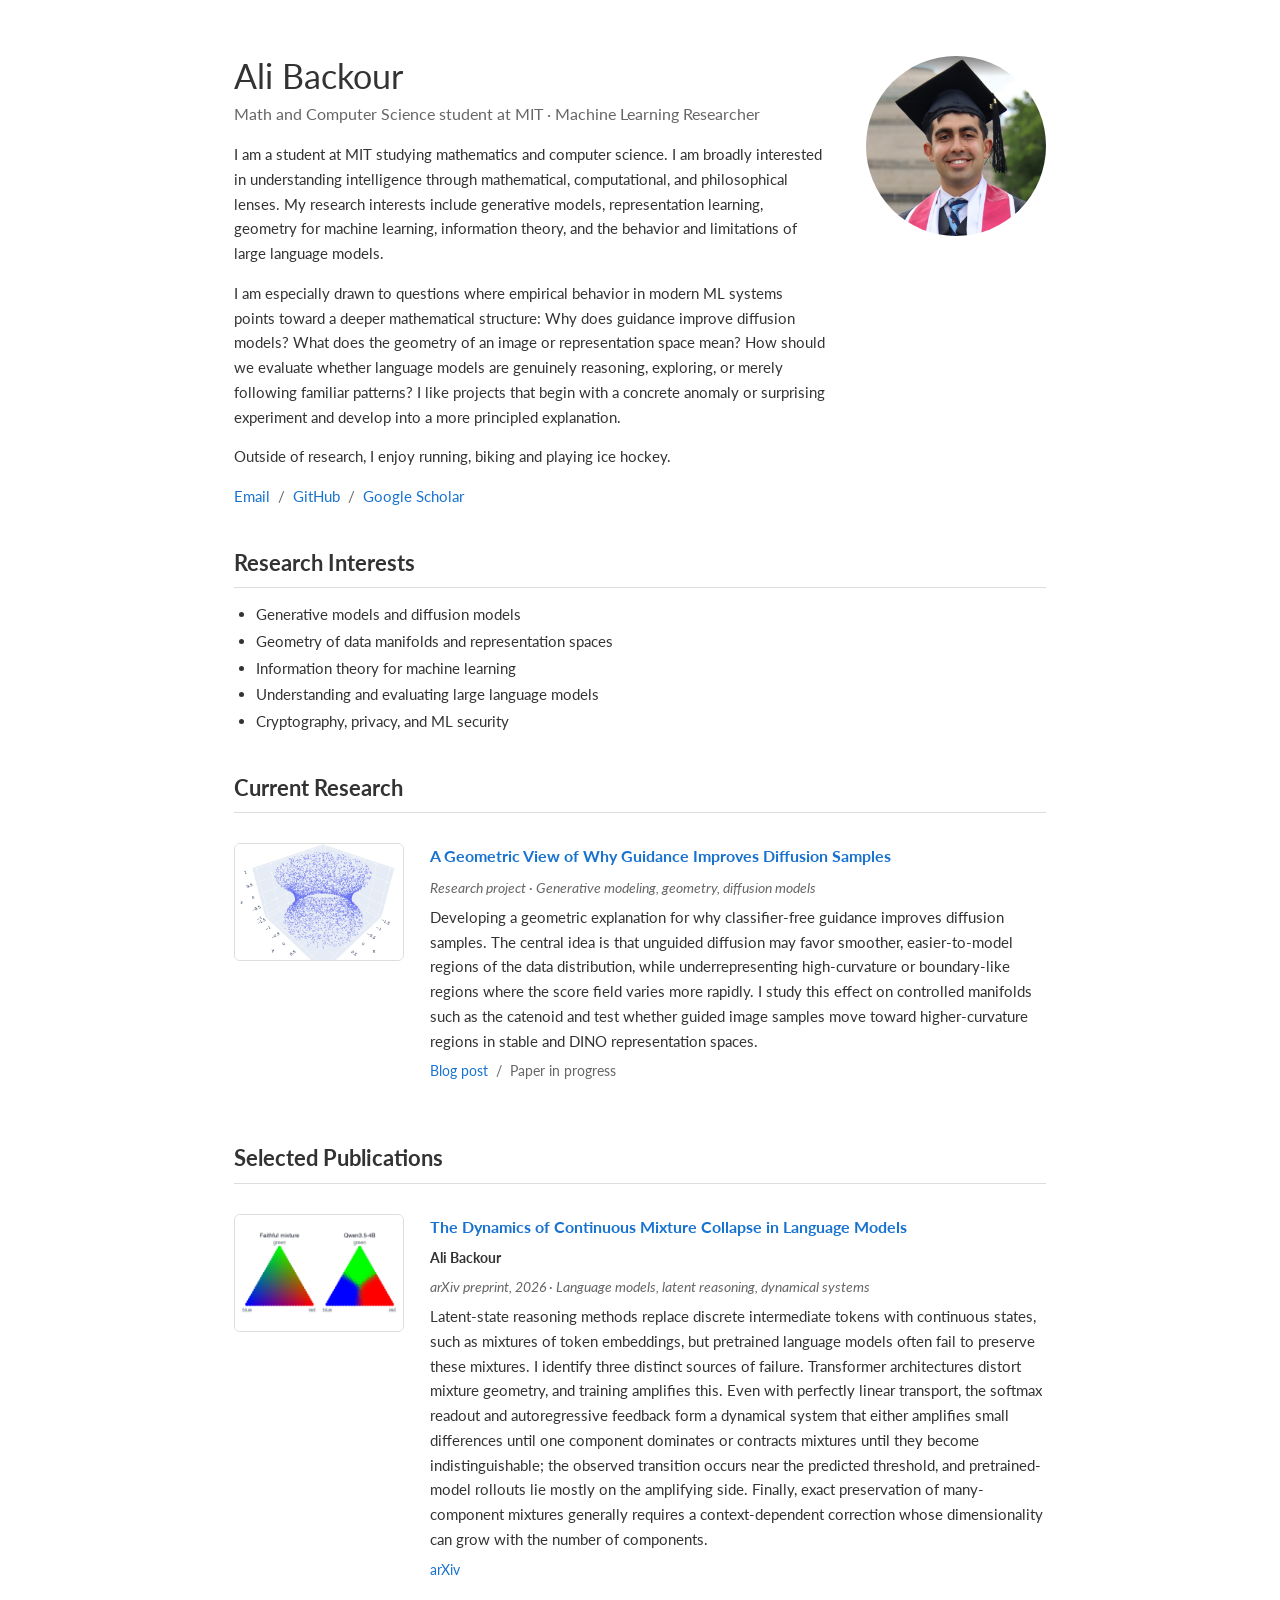
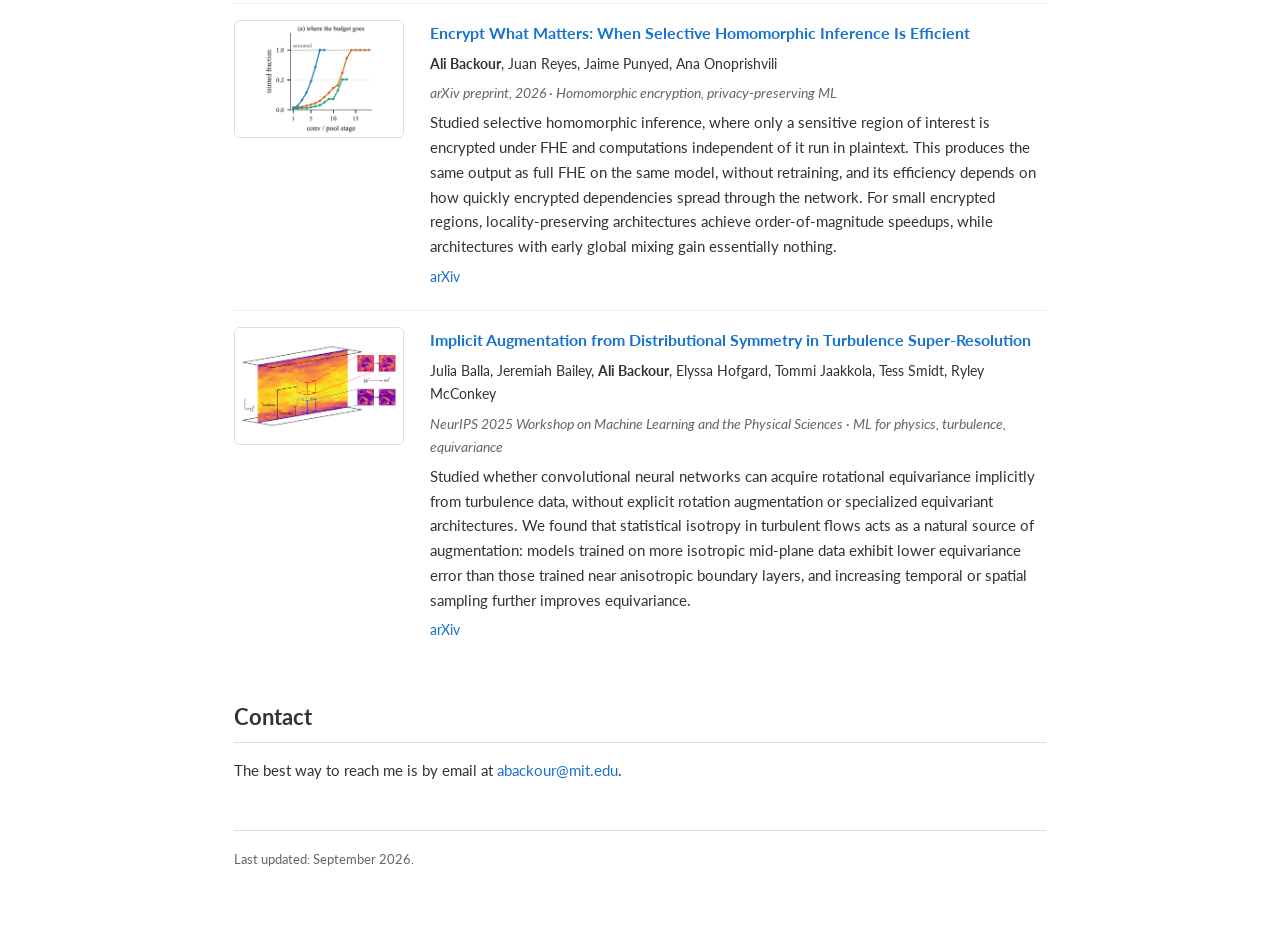
==== index.html @ 6935fb98 "Replace projects with selected arXiv publications - Add Selected Publications: mixture collapse in L" ====
<!DOCTYPE html>
<html lang="en">
<head>
  <meta charset="UTF-8" />
  <meta name="viewport" content="width=device-width, initial-scale=1.0" />
  <meta name="google-site-verification" content="google28c472b48b6f00d3.html" />
  <meta name="description" content="Ali Backour — Math and Computer Science student at MIT. Machine learning research on generative models, geometry, information theory, and large language models." />

  <!-- Google tag (gtag.js) -->
  <script async src="https://www.googletagmanager.com/gtag/js?id=G-Q3FC6B8B9L"></script>
  <script>
    window.dataLayer = window.dataLayer || [];
    function gtag(){dataLayer.push(arguments);}
    gtag('js', new Date());
    gtag('config', 'G-Q3FC6B8B9L');
  </script>

  <title>Ali Backour</title>

  <link rel="preconnect" href="https://fonts.googleapis.com" />
  <link rel="preconnect" href="https://fonts.gstatic.com" crossorigin />
  <link href="https://fonts.googleapis.com/css2?family=Lato:ital,wght@0,400;0,700;1,400&display=swap" rel="stylesheet" />
  <link rel="stylesheet" href="assets/css/main.css" />
</head>
<body>
  <main class="container">

    <header class="site-header">
      <div class="intro">
        <h1 class="name">Ali Backour</h1>
        <p class="tagline">Math and Computer Science student at MIT &middot; Machine Learning Researcher</p>
        <p>
          I am a student at MIT studying mathematics and computer science. I am broadly
          interested in understanding intelligence through mathematical, computational,
          and philosophical lenses. My research interests include generative models,
          representation learning, geometry for machine learning, information theory,
          and the behavior and limitations of large language models.
        </p>
        <p>
          I am especially drawn to questions where empirical behavior in modern ML systems
          points toward a deeper mathematical structure: Why does guidance improve diffusion
          models? What does the geometry of an image or representation space mean? How should
          we evaluate whether language models are genuinely reasoning, exploring, or merely
          following familiar patterns? I like projects that begin with a concrete anomaly or
          surprising experiment and develop into a more principled explanation.
        </p>
        <p>
          Outside of research, I enjoy running, biking and playing ice hockey.
        </p>
        <div class="header-links">
          <a href="mailto:abackour@mit.edu">Email</a>
          <a href="https://github.com/Ali-Backour">GitHub</a>
          <a href="https://scholar.google.com/citations?user=QkDfp_foEjUC&amp;hl=en">Google Scholar</a>
        </div>
      </div>
      <img src="profile.jpg" alt="Portrait of Ali Backour" class="profile-photo" />
    </header>

    <section id="research-interests">
      <h2>Research Interests</h2>
      <ul class="interests">
        <li>Generative models and diffusion models</li>
        <li>Geometry of data manifolds and representation spaces</li>
        <li>Information theory for machine learning</li>
        <li>Understanding and evaluating large language models</li>
        <li>Cryptography, privacy, and ML security</li>
      </ul>
    </section>

    <section id="research">
      <h2>Current Research</h2>

      <div class="pub-row">
        <div class="pub-thumb">
          <a href="blogs/guidance_geometry/index.html">
            <img src="blogs/guidance_geometry/images/catenoid_ground_truth.png" alt="Catenoid manifold samples" />
          </a>
        </div>
        <div class="pub-text">
          <p class="pub-title"><a href="blogs/guidance_geometry/index.html">A Geometric View of Why Guidance Improves Diffusion Samples</a></p>
          <p class="pub-venue">Research project &middot; Generative modeling, geometry, diffusion models</p>
          <p>
            Developing a geometric explanation for why classifier-free guidance improves diffusion
            samples. The central idea is that unguided diffusion may favor smoother, easier-to-model
            regions of the data distribution, while underrepresenting high-curvature or boundary-like
            regions where the score field varies more rapidly. I study this effect on controlled
            manifolds such as the catenoid and test whether guided image samples move toward
            higher-curvature regions in stable and DINO representation spaces.
          </p>
          <p class="pub-links">
            <a href="blogs/guidance_geometry/index.html">Blog post</a>
            <span class="pub-note">&nbsp;/&nbsp;&nbsp;Paper in progress</span>
          </p>
        </div>
      </div>
    </section>

    <section id="publications">
      <h2>Selected Publications</h2>

      <div class="pub-row">
        <div class="pub-thumb">
          <a href="https://arxiv.org/abs/2609.02049">
            <img src="assets/img/mixture_collapse.png" alt="Three-way token mixtures on a simplex: a faithful mixture versus Qwen collapsing each mixture to one component" />
          </a>
        </div>
        <div class="pub-text">
          <p class="pub-title"><a href="https://arxiv.org/abs/2609.02049">The Dynamics of Continuous Mixture Collapse in Language Models</a></p>
          <p class="pub-authors"><strong>Ali Backour</strong></p>
          <p class="pub-venue">arXiv preprint, 2026 &middot; Language models, latent reasoning, dynamical systems</p>
          <p>
            Latent-state reasoning methods replace discrete intermediate tokens with continuous
            states, such as mixtures of token embeddings, but pretrained language models often fail
            to preserve these mixtures. I identify three distinct sources of failure. Transformer
            architectures distort mixture geometry, and training amplifies this. Even with perfectly
            linear transport, the softmax readout and autoregressive feedback form a dynamical system
            that either amplifies small differences until one component dominates or contracts
            mixtures until they become indistinguishable; the observed transition occurs near the
            predicted threshold, and pretrained-model rollouts lie mostly on the amplifying side.
            Finally, exact preservation of many-component mixtures generally requires a
            context-dependent correction whose dimensionality can grow with the number of components.
          </p>
          <p class="pub-links">
            <a href="https://arxiv.org/abs/2609.02049">arXiv</a>
          </p>
        </div>
      </div>

      <div class="pub-row">
        <div class="pub-thumb">
          <a href="https://arxiv.org/abs/2609.09357">
            <img src="assets/img/selective_fhe.png" alt="Tainted fraction of activations across conv and pool stages for AlexNet, ResNet-18, and VGG-11" />
          </a>
        </div>
        <div class="pub-text">
          <p class="pub-title"><a href="https://arxiv.org/abs/2609.09357">Encrypt What Matters: When Selective Homomorphic Inference Is Efficient</a></p>
          <p class="pub-authors"><strong>Ali Backour</strong>, Juan Reyes, Jaime Punyed, Ana Onoprishvili</p>
          <p class="pub-venue">arXiv preprint, 2026 &middot; Homomorphic encryption, privacy-preserving ML</p>
          <p>
            Studied selective homomorphic inference, where only a sensitive region of interest is
            encrypted under FHE and computations independent of it run in plaintext. This produces
            the same output as full FHE on the same model, without retraining, and its efficiency
            depends on how quickly encrypted dependencies spread through the network. For small
            encrypted regions, locality-preserving architectures achieve order-of-magnitude speedups,
            while architectures with early global mixing gain essentially nothing.
          </p>
          <p class="pub-links">
            <a href="https://arxiv.org/abs/2609.09357">arXiv</a>
          </p>
        </div>
      </div>

      <div class="pub-row">
        <div class="pub-thumb">
          <a href="https://arxiv.org/abs/2509.20683">
            <img src="assets/img/turbulence_equivariance.png" alt="Turbulent channel flow with mid-plane and boundary subdomains super-resolved from 16³ to 64³" />
          </a>
        </div>
        <div class="pub-text">
          <p class="pub-title"><a href="https://arxiv.org/abs/2509.20683">Implicit Augmentation from Distributional Symmetry in Turbulence Super-Resolution</a></p>
          <p class="pub-authors">Julia Balla, Jeremiah Bailey, <strong>Ali Backour</strong>, Elyssa Hofgard, Tommi Jaakkola, Tess Smidt, Ryley McConkey</p>
          <p class="pub-venue">NeurIPS 2025 Workshop on Machine Learning and the Physical Sciences &middot; ML for physics, turbulence, equivariance</p>
          <p>
            Studied whether convolutional neural networks can acquire rotational equivariance
            implicitly from turbulence data, without explicit rotation augmentation or
            specialized equivariant architectures. We found that statistical isotropy in
            turbulent flows acts as a natural source of augmentation: models trained on more
            isotropic mid-plane data exhibit lower equivariance error than those trained near
            anisotropic boundary layers, and increasing temporal or spatial sampling further
            improves equivariance.
          </p>
          <p class="pub-links">
            <a href="https://arxiv.org/abs/2509.20683">arXiv</a>
          </p>
        </div>
      </div>
    </section>

    <section id="contact">
      <h2>Contact</h2>
      <p>
        The best way to reach me is by email at
        <a href="mailto:abackour@mit.edu">abackour@mit.edu</a>.
      </p>
    </section>

    <footer>
      Last updated: September 2026.
    </footer>
  </main>
</body>
</html>
---- assets/css/main.css ----
/* ==========================================================================
   main.css — homepage stylesheet
   Style: classic academic homepage (Jon Barron-style): a single centered
   column, photo on the right, publication rows with thumbnails.
   ========================================================================== */

:root {
  --text: #333333;
  --muted: #666666;
  --link: #1772d0;
  --border: #dddddd;
  --thumb-bg: #f4f4f4;
}

* {
  box-sizing: border-box;
}

html {
  -webkit-text-size-adjust: 100%;
}

body {
  margin: 0;
  background: #ffffff;
  color: var(--text);
  font-family: "Lato", Verdana, Helvetica, Arial, sans-serif;
  font-size: 15px;
  line-height: 1.65;
}

.container {
  max-width: 860px;
  margin: 0 auto;
  padding: 56px 24px 72px;
}

a {
  color: var(--link);
  text-decoration: none;
}

a:hover {
  text-decoration: underline;
}

/* --------------------------------------------------------------------------
   Header: name + bio on the left, portrait on the right
   -------------------------------------------------------------------------- */

.site-header {
  display: flex;
  gap: 40px;
  align-items: flex-start;
  margin-bottom: 24px;
}

.site-header .intro {
  flex: 1;
}

h1.name {
  font-size: 34px;
  font-weight: 400;
  margin: 0 0 4px;
  line-height: 1.2;
}

.tagline {
  color: var(--muted);
  margin: 0 0 14px;
  font-size: 16px;
}

.profile-photo {
  width: 180px;
  height: 180px;
  border-radius: 50%;
  object-fit: cover;
  flex-shrink: 0;
  background: var(--thumb-bg);
}

.header-links {
  margin-top: 12px;
  font-size: 15px;
}

.header-links a + a::before {
  content: "\00a0/\00a0\00a0";
  color: var(--muted);
}

/* --------------------------------------------------------------------------
   Sections
   -------------------------------------------------------------------------- */

section {
  margin-bottom: 8px;
}

h2 {
  font-size: 22px;
  font-weight: 700;
  margin: 36px 0 14px;
  padding-bottom: 6px;
  border-bottom: 1px solid var(--border);
}

.interests {
  padding-left: 22px;
  margin: 0;
}

.interests li {
  margin-bottom: 2px;
}

/* --------------------------------------------------------------------------
   Publication / project rows: thumbnail on the left, text on the right
   -------------------------------------------------------------------------- */

.pub-row {
  display: flex;
  gap: 26px;
  align-items: flex-start;
  padding: 16px 0;
}

.pub-row + .pub-row {
  border-top: 1px solid #eeeeee;
}

.pub-thumb {
  width: 170px;
  flex-shrink: 0;
}

.pub-thumb img {
  width: 100%;
  height: 118px;
  object-fit: cover;
  border-radius: 6px;
  background: var(--thumb-bg);
  border: 1px solid var(--border);
}

.pub-thumb .placeholder {
  width: 100%;
  height: 118px;
  border-radius: 6px;
  border: 1px solid var(--border);
  background: linear-gradient(135deg, #f7f9fc 0%, #e8eef5 100%);
  display: flex;
  align-items: center;
  justify-content: center;
  color: #9aa8b8;
  font-size: 13px;
  letter-spacing: 0.08em;
  text-transform: uppercase;
}

.pub-text {
  flex: 1;
  min-width: 0;
}

.pub-title {
  font-size: 16px;
  font-weight: 700;
  margin: 0 0 2px;
}

.pub-title a {
  color: var(--link);
}

.pub-authors {
  font-size: 14px;
}

.pub-venue {
  font-style: italic;
  color: var(--muted);
  font-size: 14px;
  margin: 0 0 6px;
}

.pub-text p {
  margin: 0 0 6px;
}

.pub-links {
  font-size: 14px;
}

.pub-links a + a::before {
  content: "\00a0/\00a0\00a0";
  color: var(--muted);
}

.pub-note {
  color: var(--muted);
}

/* --------------------------------------------------------------------------
   Footer
   -------------------------------------------------------------------------- */

footer {
  margin-top: 48px;
  padding-top: 18px;
  border-top: 1px solid var(--border);
  color: var(--muted);
  font-size: 13px;
}

/* --------------------------------------------------------------------------
   Mobile
   -------------------------------------------------------------------------- */

@media (max-width: 680px) {
  .site-header {
    flex-direction: column-reverse;
    gap: 20px;
  }

  .profile-photo {
    width: 140px;
    height: 140px;
  }

  h1.name {
    font-size: 28px;
  }

  .pub-row {
    flex-direction: column;
    gap: 12px;
  }

  .pub-thumb {
    width: 100%;
    max-width: 280px;
  }

  /* keep the desktop 170:118 shape so figures aren't cropped when widened */
  .pub-thumb img {
    height: auto;
    aspect-ratio: 170 / 118;
  }
}
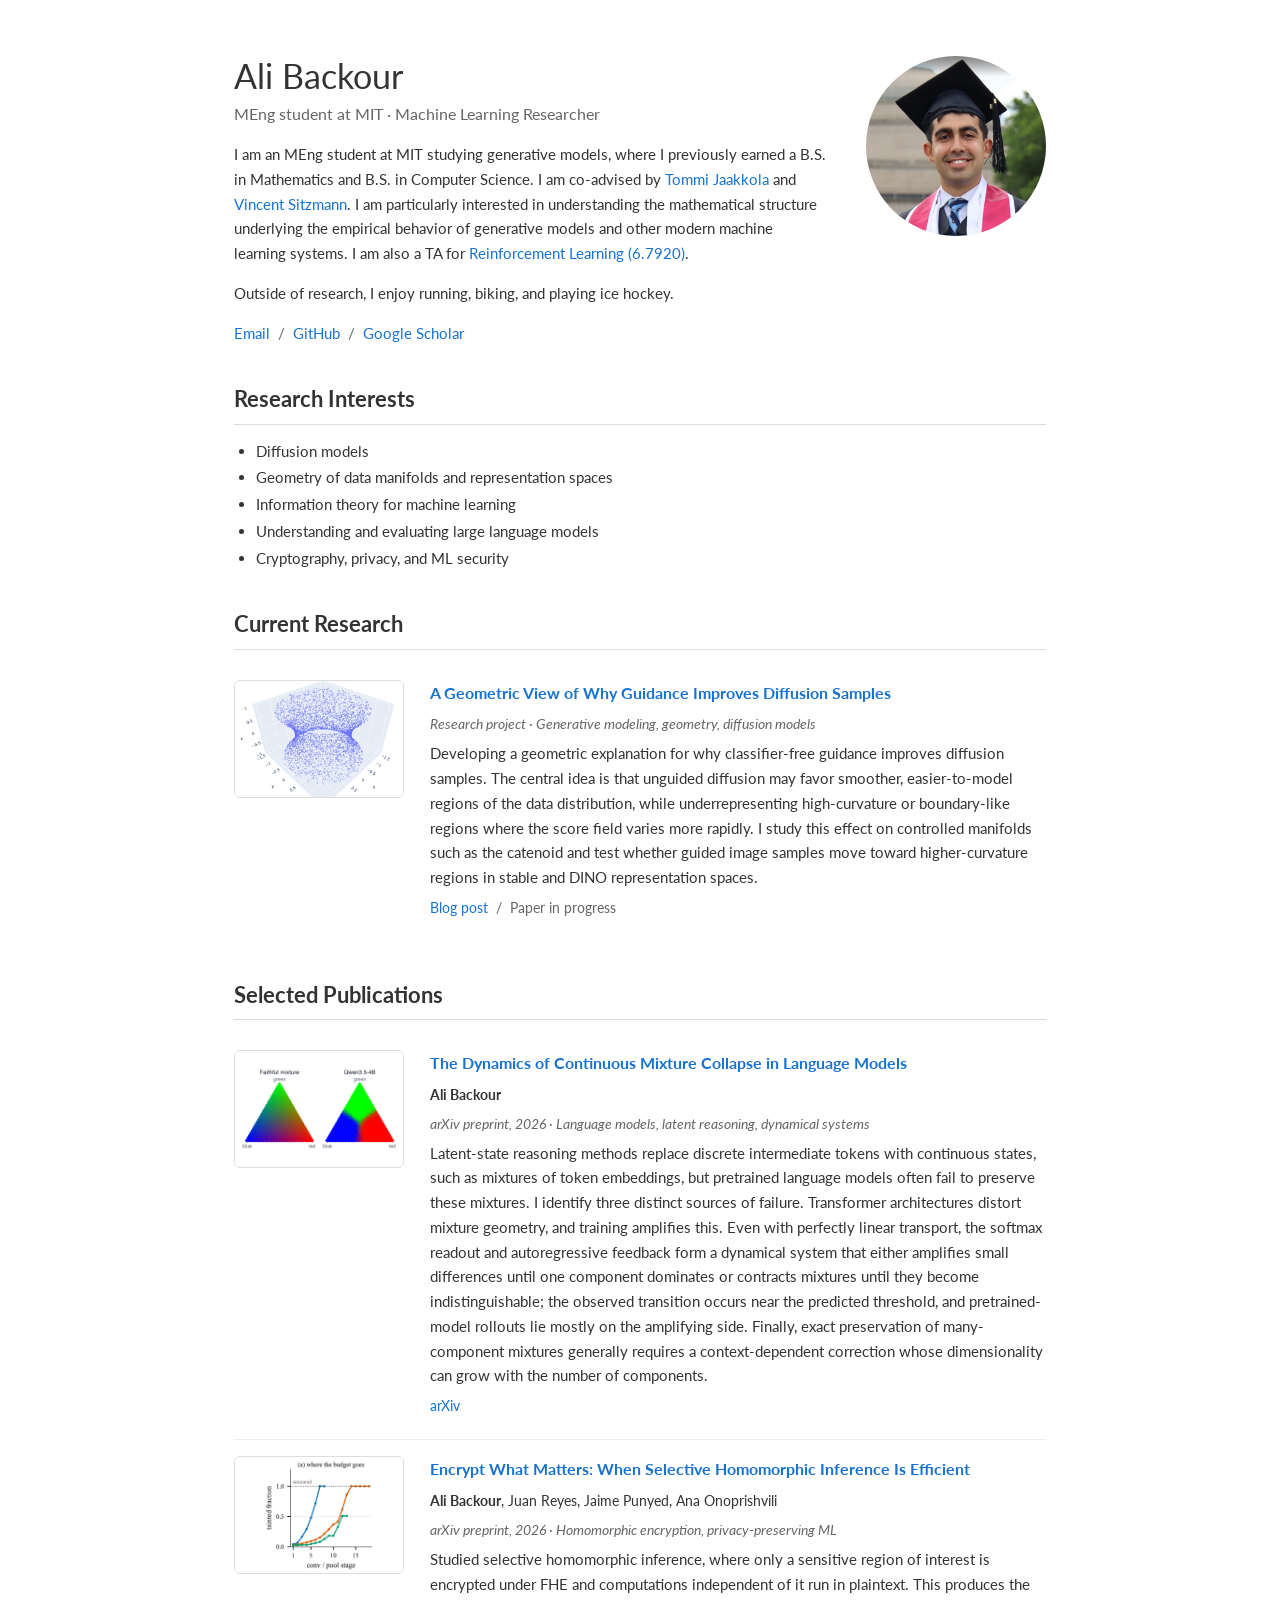
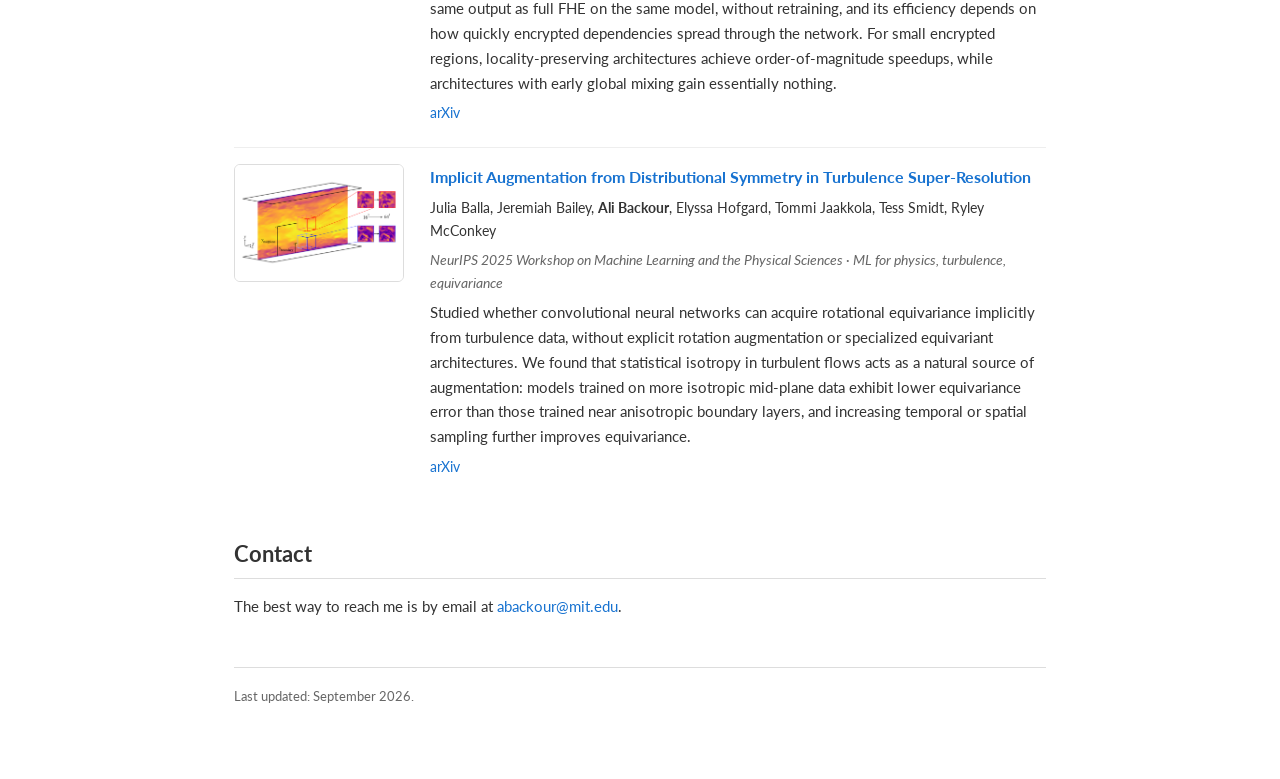
==== commit c8268493: "Update bio: MEng, advisors, and TA role - Describe current MEng with Tommi Jaakkola and Vincent Sitz" ====
--- a/index.html
+++ b/index.html
@@ -4,7 +4,7 @@
   <meta charset="UTF-8" />
   <meta name="viewport" content="width=device-width, initial-scale=1.0" />
   <meta name="google-site-verification" content="google28c472b48b6f00d3.html" />
-  <meta name="description" content="Ali Backour — Math and Computer Science student at MIT. Machine learning research on generative models, geometry, information theory, and large language models." />
+  <meta name="description" content="Ali Backour — MEng student at MIT. Machine learning research on generative models." />
 
   <!-- Google tag (gtag.js) -->
   <script async src="https://www.googletagmanager.com/gtag/js?id=G-Q3FC6B8B9L"></script>
@@ -28,24 +28,18 @@
     <header class="site-header">
       <div class="intro">
         <h1 class="name">Ali Backour</h1>
-        <p class="tagline">Math and Computer Science student at MIT &middot; Machine Learning Researcher</p>
+        <p class="tagline">MEng student at MIT &middot; Machine Learning Researcher</p>
         <p>
-          I am a student at MIT studying mathematics and computer science. I am broadly
-          interested in understanding intelligence through mathematical, computational,
-          and philosophical lenses. My research interests include generative models,
-          representation learning, geometry for machine learning, information theory,
-          and the behavior and limitations of large language models.
+          I am an MEng student at MIT studying generative models, where I previously earned a B.S. in
+          Mathematics and B.S. in Computer Science. I am co-advised by
+          <a href="https://people.csail.mit.edu/tommi/">Tommi Jaakkola</a> and
+          <a href="https://www.vincentsitzmann.com/">Vincent Sitzmann</a>. I am particularly interested
+          in understanding the mathematical structure underlying the empirical behavior of generative
+          models and other modern machine learning systems. I am also a TA for
+          <a href="https://web.mit.edu/6.7920/www/">Reinforcement Learning (6.7920)</a>.
         </p>
         <p>
-          I am especially drawn to questions where empirical behavior in modern ML systems
-          points toward a deeper mathematical structure: Why does guidance improve diffusion
-          models? What does the geometry of an image or representation space mean? How should
-          we evaluate whether language models are genuinely reasoning, exploring, or merely
-          following familiar patterns? I like projects that begin with a concrete anomaly or
-          surprising experiment and develop into a more principled explanation.
-        </p>
-        <p>
-          Outside of research, I enjoy running, biking and playing ice hockey.
+          Outside of research, I enjoy running, biking, and playing ice hockey.
         </p>
         <div class="header-links">
           <a href="mailto:abackour@mit.edu">Email</a>
@@ -59,7 +53,7 @@
     <section id="research-interests">
       <h2>Research Interests</h2>
       <ul class="interests">
-        <li>Generative models and diffusion models</li>
+        <li>Diffusion models</li>
         <li>Geometry of data manifolds and representation spaces</li>
         <li>Information theory for machine learning</li>
         <li>Understanding and evaluating large language models</li>
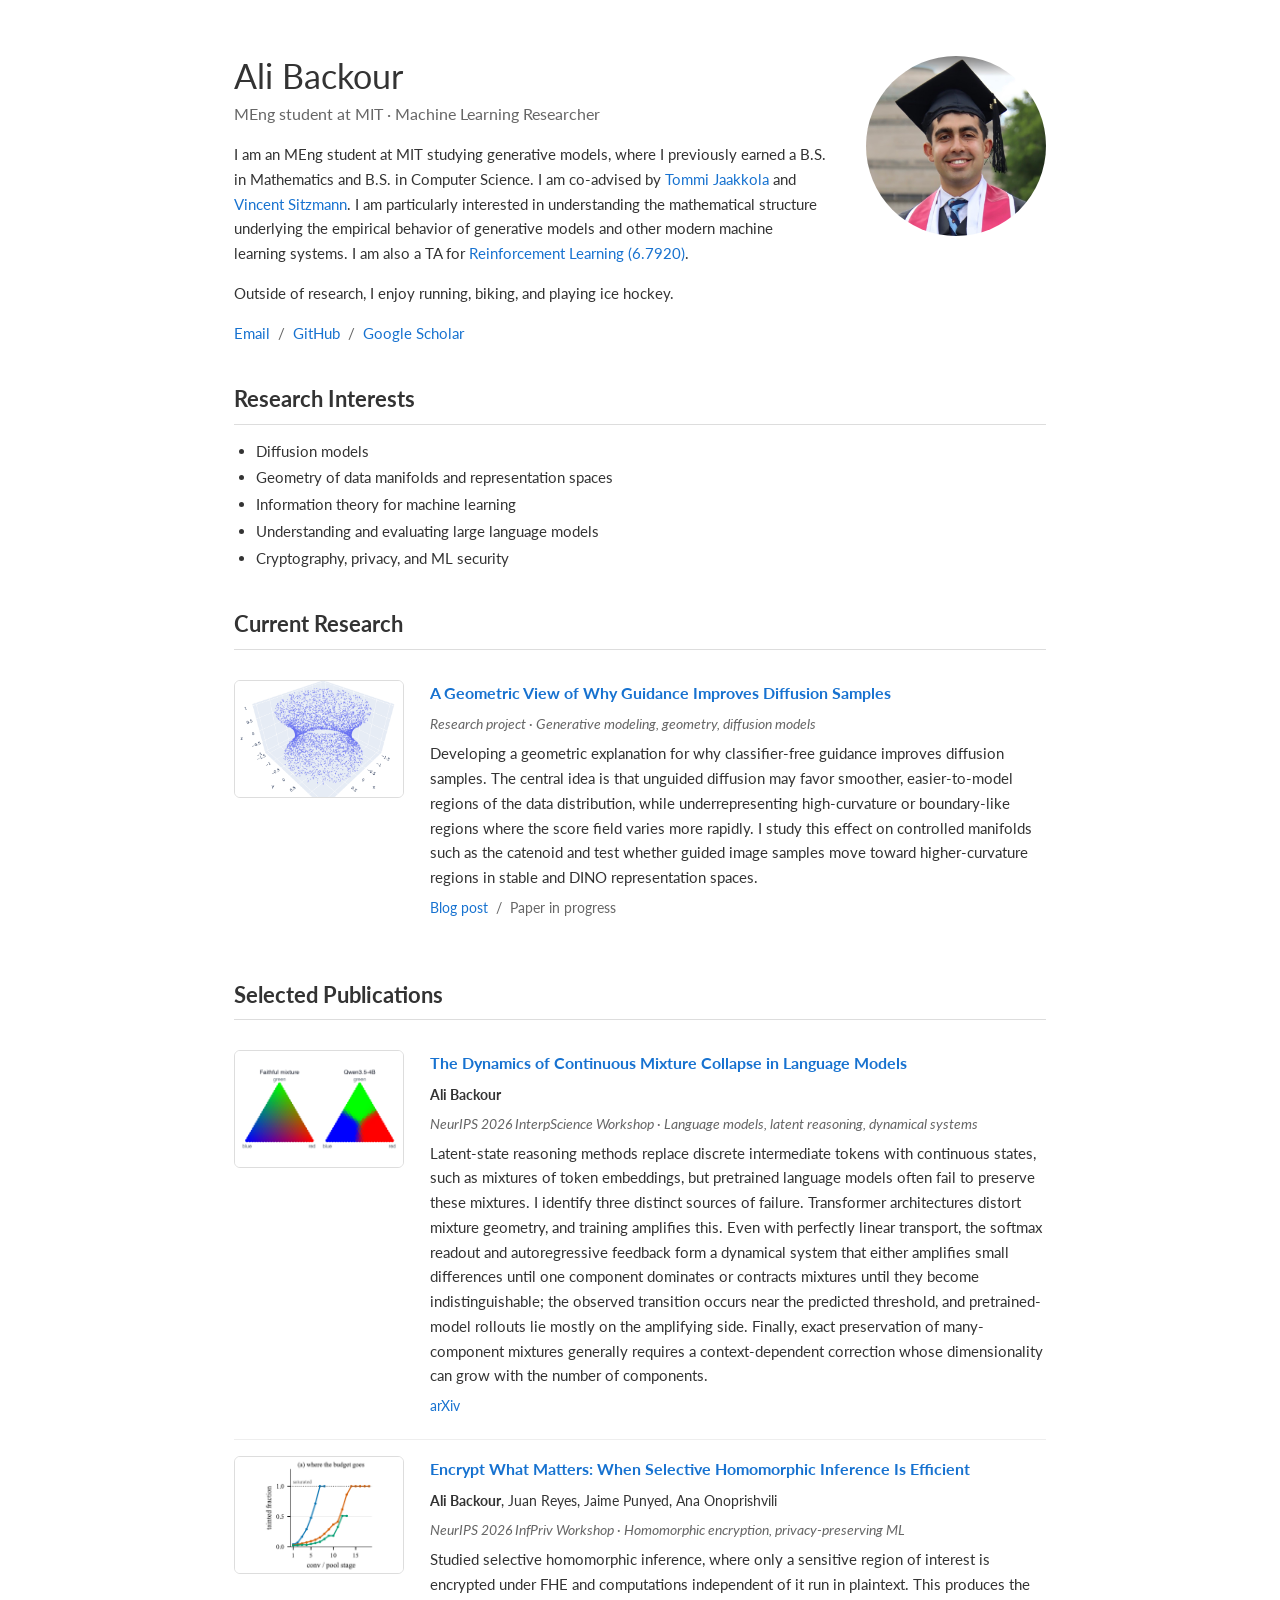
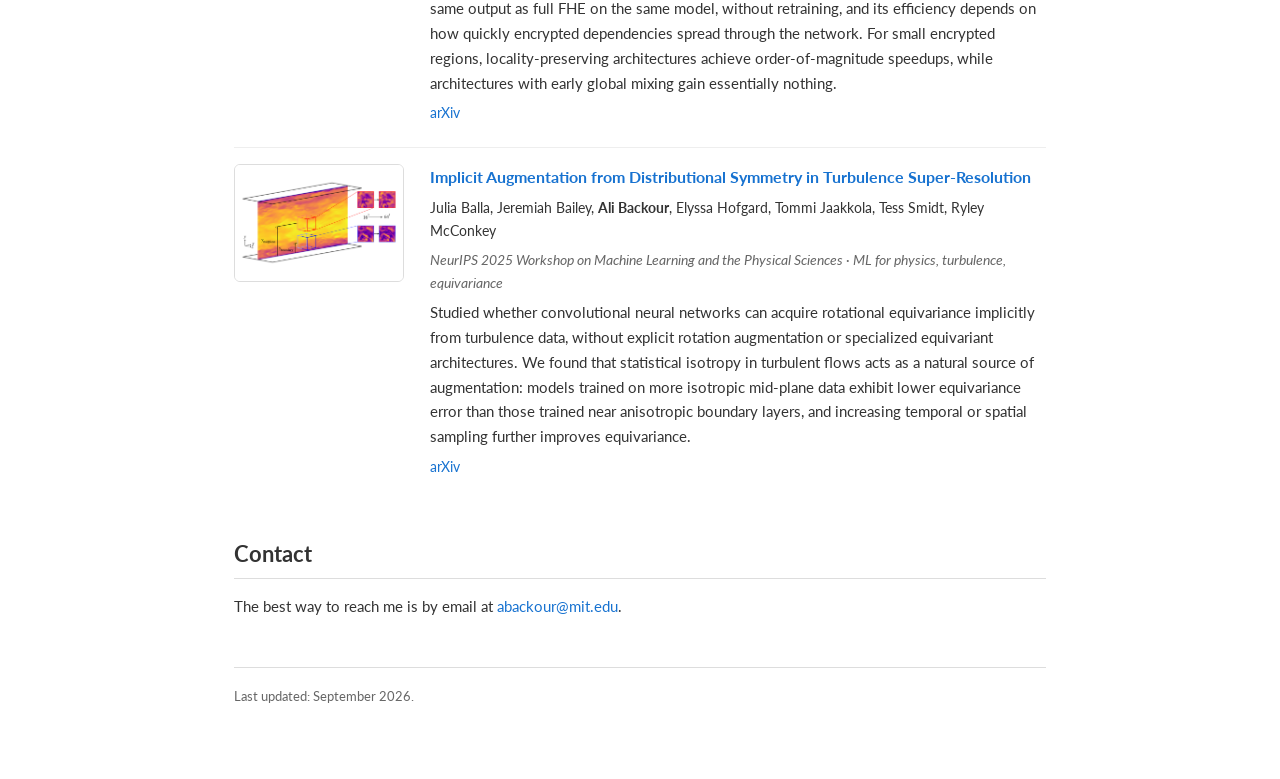
==== commit 8d872b54: "Add NeurIPS 2026 workshop acceptances (InfPriv, InterpScience) Co-Authored-By: Claude Opus 5.5 <nore" ====
--- a/index.html
+++ b/index.html
@@ -101,7 +101,7 @@
         <div class="pub-text">
           <p class="pub-title"><a href="https://arxiv.org/abs/2609.02049">The Dynamics of Continuous Mixture Collapse in Language Models</a></p>
           <p class="pub-authors"><strong>Ali Backour</strong></p>
-          <p class="pub-venue">arXiv preprint, 2026 &middot; Language models, latent reasoning, dynamical systems</p>
+          <p class="pub-venue">NeurIPS 2026 InterpScience Workshop &middot; Language models, latent reasoning, dynamical systems</p>
           <p>
             Latent-state reasoning methods replace discrete intermediate tokens with continuous
             states, such as mixtures of token embeddings, but pretrained language models often fail
@@ -129,7 +129,7 @@
         <div class="pub-text">
           <p class="pub-title"><a href="https://arxiv.org/abs/2609.09357">Encrypt What Matters: When Selective Homomorphic Inference Is Efficient</a></p>
           <p class="pub-authors"><strong>Ali Backour</strong>, Juan Reyes, Jaime Punyed, Ana Onoprishvili</p>
-          <p class="pub-venue">arXiv preprint, 2026 &middot; Homomorphic encryption, privacy-preserving ML</p>
+          <p class="pub-venue">NeurIPS 2026 InfPriv Workshop &middot; Homomorphic encryption, privacy-preserving ML</p>
           <p>
             Studied selective homomorphic inference, where only a sensitive region of interest is
             encrypted under FHE and computations independent of it run in plaintext. This produces
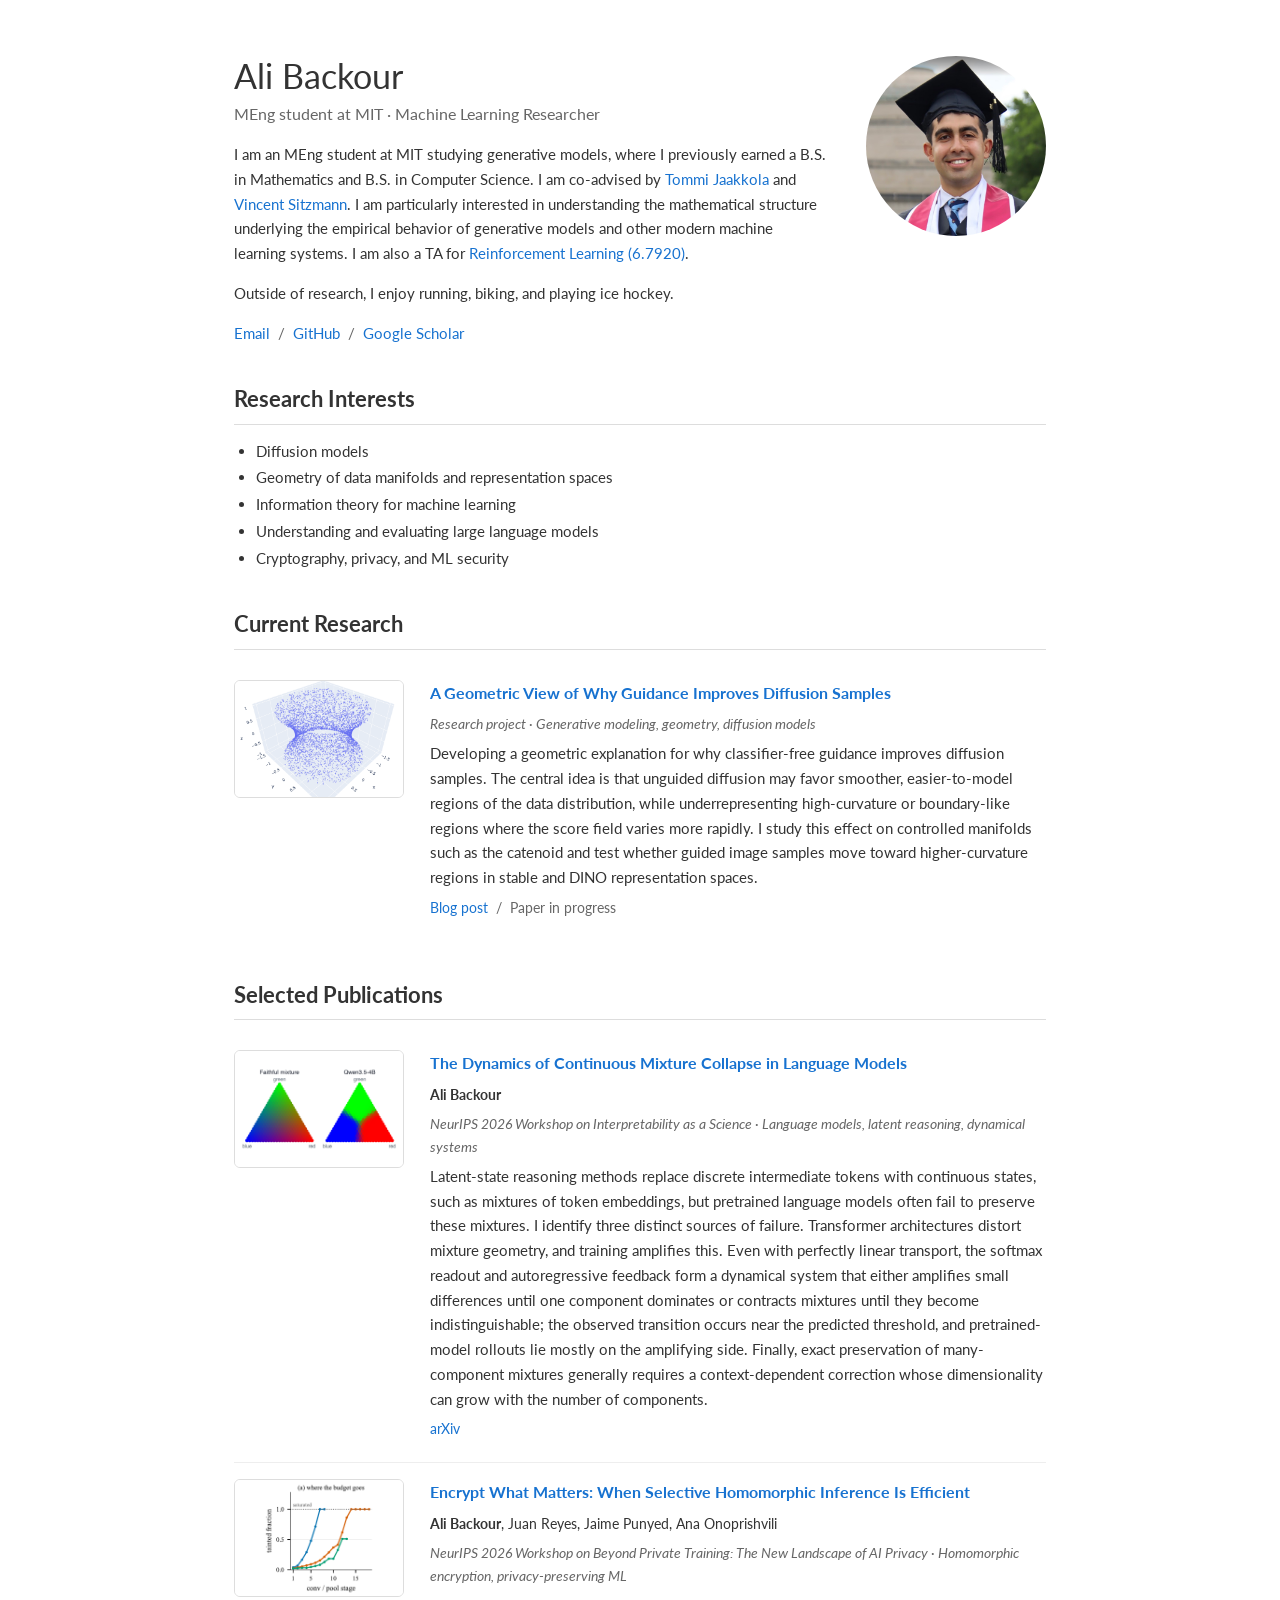
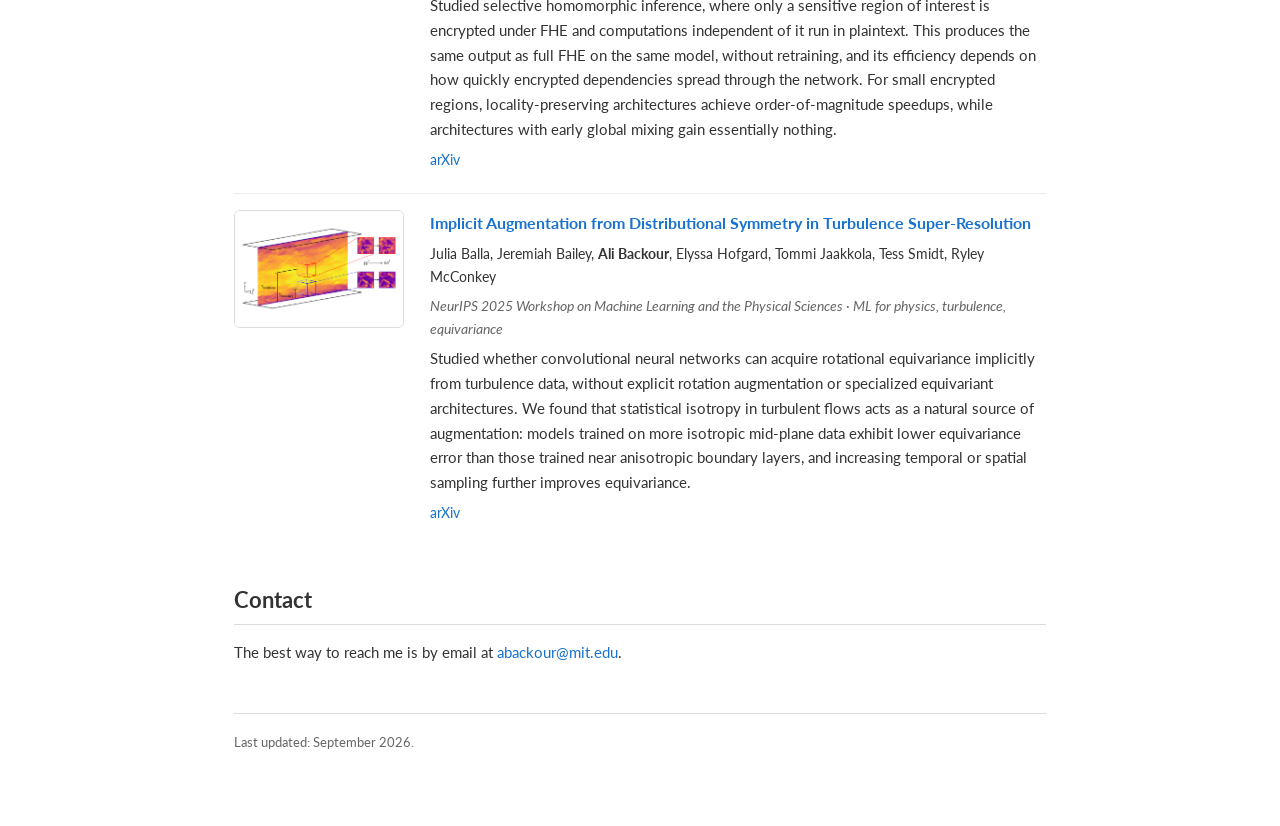
==== commit 19f451bd: "Use full NeurIPS 2026 workshop names Co-Authored-By: Claude Opus 5.5 <noreply@anthropic.com>" ====
--- a/index.html
+++ b/index.html
@@ -101,7 +101,7 @@
         <div class="pub-text">
           <p class="pub-title"><a href="https://arxiv.org/abs/2609.02049">The Dynamics of Continuous Mixture Collapse in Language Models</a></p>
           <p class="pub-authors"><strong>Ali Backour</strong></p>
-          <p class="pub-venue">NeurIPS 2026 InterpScience Workshop &middot; Language models, latent reasoning, dynamical systems</p>
+          <p class="pub-venue">NeurIPS 2026 Workshop on Interpretability as a Science &middot; Language models, latent reasoning, dynamical systems</p>
           <p>
             Latent-state reasoning methods replace discrete intermediate tokens with continuous
             states, such as mixtures of token embeddings, but pretrained language models often fail
@@ -129,7 +129,7 @@
         <div class="pub-text">
           <p class="pub-title"><a href="https://arxiv.org/abs/2609.09357">Encrypt What Matters: When Selective Homomorphic Inference Is Efficient</a></p>
           <p class="pub-authors"><strong>Ali Backour</strong>, Juan Reyes, Jaime Punyed, Ana Onoprishvili</p>
-          <p class="pub-venue">NeurIPS 2026 InfPriv Workshop &middot; Homomorphic encryption, privacy-preserving ML</p>
+          <p class="pub-venue">NeurIPS 2026 Workshop on Beyond Private Training: The New Landscape of AI Privacy &middot; Homomorphic encryption, privacy-preserving ML</p>
           <p>
             Studied selective homomorphic inference, where only a sensitive region of interest is
             encrypted under FHE and computations independent of it run in plaintext. This produces
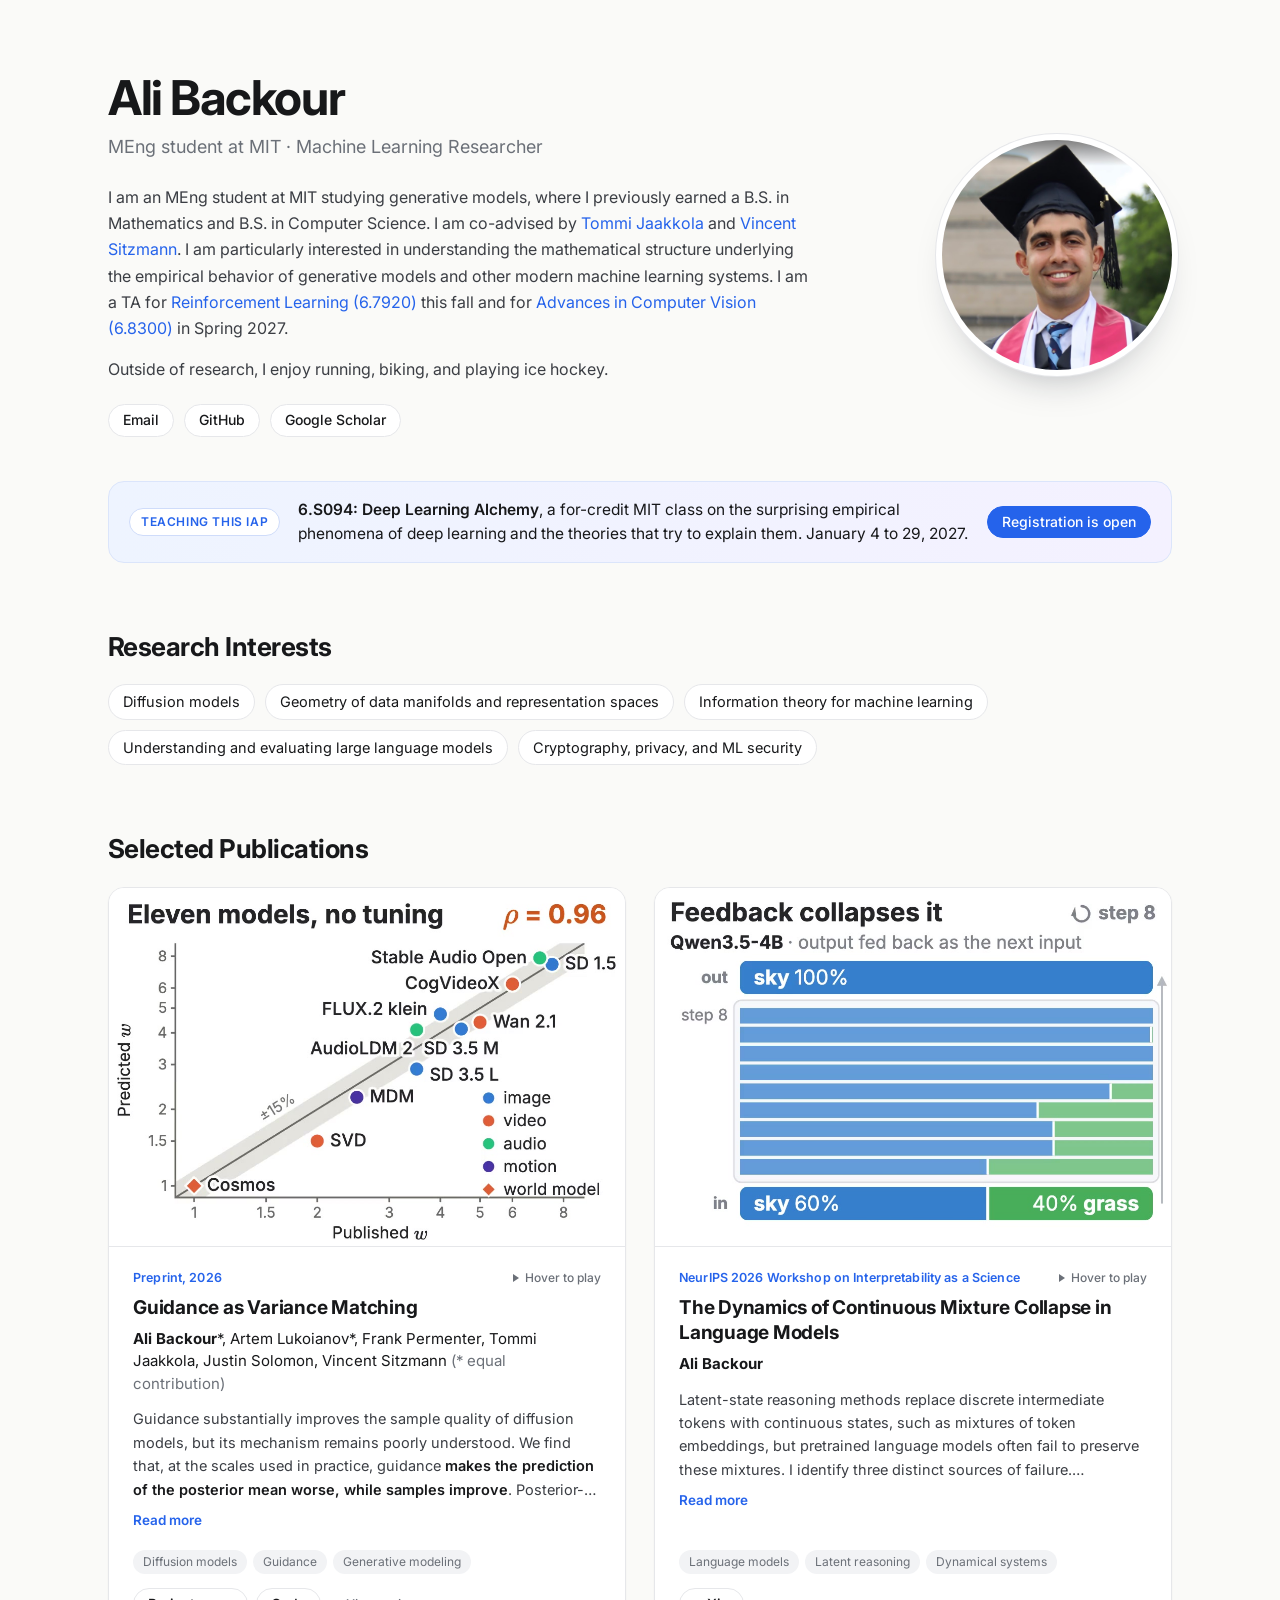
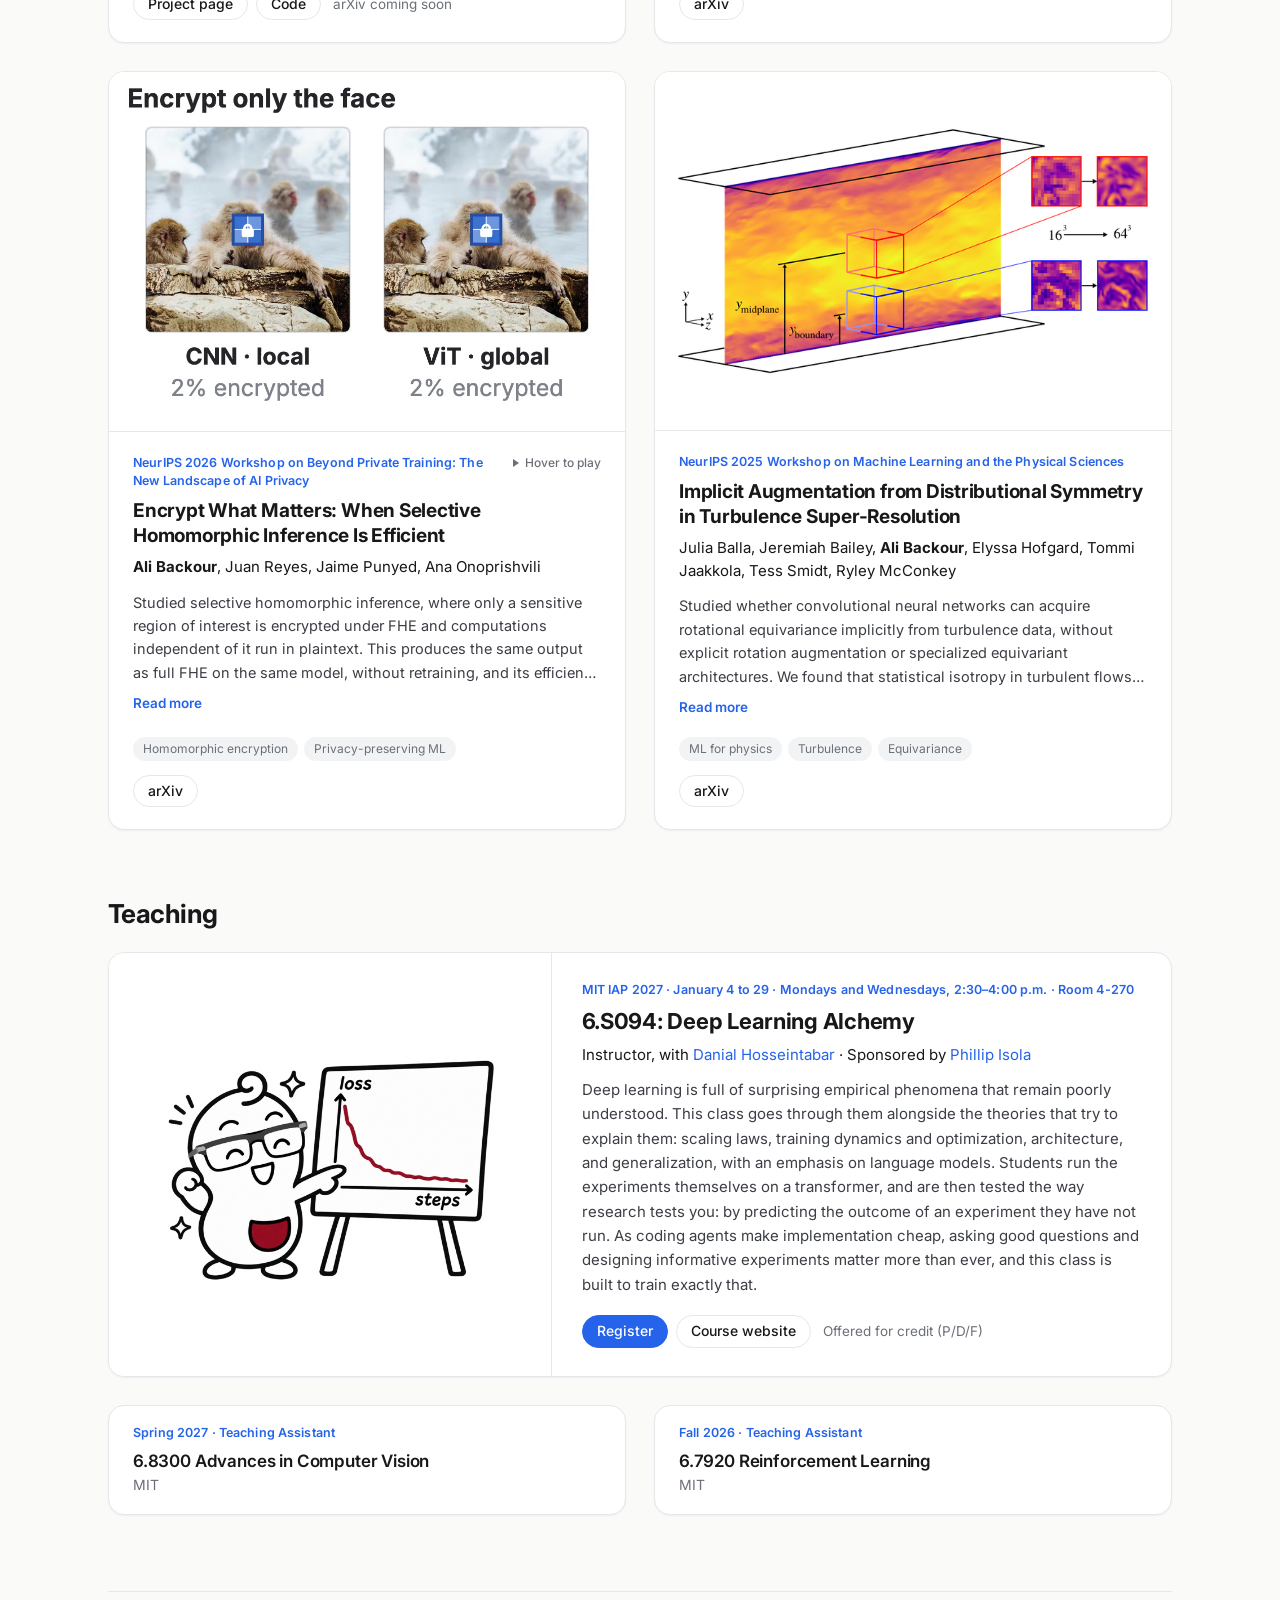
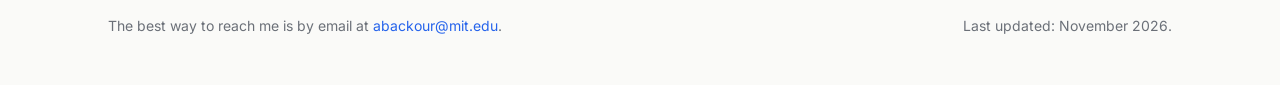
==== commit 2f254dd0: "Redesign homepage as a card grid with animated publication figures - Add "Guidance as Variance Match" ====
--- a/index.html
+++ b/index.html
@@ -17,9 +17,12 @@
 
   <title>Ali Backour</title>
 
+  <!-- lets the stylesheet collapse long descriptions only when the "Read more" button can work -->
+  <script>document.documentElement.classList.add('js');</script>
+
   <link rel="preconnect" href="https://fonts.googleapis.com" />
   <link rel="preconnect" href="https://fonts.gstatic.com" crossorigin />
-  <link href="https://fonts.googleapis.com/css2?family=Lato:ital,wght@0,400;0,700;1,400&display=swap" rel="stylesheet" />
+  <link href="https://fonts.googleapis.com/css2?family=Inter:ital,wght@0,400;0,500;0,600;0,700;1,400;1,700&display=swap" rel="stylesheet" />
   <link rel="stylesheet" href="assets/css/main.css" />
 </head>
 <body>
@@ -35,24 +38,37 @@
           <a href="https://people.csail.mit.edu/tommi/">Tommi Jaakkola</a> and
           <a href="https://www.vincentsitzmann.com/">Vincent Sitzmann</a>. I am particularly interested
           in understanding the mathematical structure underlying the empirical behavior of generative
-          models and other modern machine learning systems. I am also a TA for
-          <a href="https://web.mit.edu/6.7920/www/">Reinforcement Learning (6.7920)</a>.
+          models and other modern machine learning systems. I am a TA for
+          <a href="https://web.mit.edu/6.7920/www/">Reinforcement Learning (6.7920)</a> this fall
+          and for
+          <a href="https://www.scenerepresentations.org/courses/2026/spring/advances-in-cv/">Advances in Computer Vision (6.8300)</a>
+          in Spring 2027.
         </p>
         <p>
           Outside of research, I enjoy running, biking, and playing ice hockey.
         </p>
         <div class="header-links">
-          <a href="mailto:abackour@mit.edu">Email</a>
-          <a href="https://github.com/Ali-Backour">GitHub</a>
-          <a href="https://scholar.google.com/citations?user=QkDfp_foEjUC&amp;hl=en">Google Scholar</a>
+          <a class="btn" href="mailto:abackour@mit.edu">Email</a>
+          <a class="btn" href="https://github.com/Ali-Backour">GitHub</a>
+          <a class="btn" href="https://scholar.google.com/citations?user=QkDfp_foEjUC&amp;hl=en">Google Scholar</a>
         </div>
       </div>
       <img src="profile.jpg" alt="Portrait of Ali Backour" class="profile-photo" />
     </header>
 
+    <aside class="announce">
+      <span class="badge">Teaching this IAP</span>
+      <p>
+        <a href="https://mit-deep-learning-alchemy.github.io/"><strong>6.S094: Deep Learning Alchemy</strong></a>,
+        a for-credit MIT class on the surprising empirical phenomena of deep learning and the
+        theories that try to explain them. January 4 to 29, 2027.
+      </p>
+      <a class="btn btn-primary" href="https://mit-deep-learning-alchemy.github.io/">Registration is open</a>
+    </aside>
+
     <section id="research-interests">
       <h2>Research Interests</h2>
-      <ul class="interests">
+      <ul class="chips">
         <li>Diffusion models</li>
         <li>Geometry of data manifolds and representation spaces</li>
         <li>Information theory for machine learning</li>
@@ -61,19 +77,21 @@
       </ul>
     </section>
 
+    <!-- Hidden for now: the Current Research section and its guidance-geometry blog entry.
+         To bring it back, delete this line and the closing marker below the section.
     <section id="research">
       <h2>Current Research</h2>
 
-      <div class="pub-row">
-        <div class="pub-thumb">
+      <article class="feature-card">
+        <div class="pub-media">
           <a href="blogs/guidance_geometry/index.html">
             <img src="blogs/guidance_geometry/images/catenoid_ground_truth.png" alt="Catenoid manifold samples" />
           </a>
         </div>
-        <div class="pub-text">
-          <p class="pub-title"><a href="blogs/guidance_geometry/index.html">A Geometric View of Why Guidance Improves Diffusion Samples</a></p>
-          <p class="pub-venue">Research project &middot; Generative modeling, geometry, diffusion models</p>
-          <p>
+        <div class="pub-body">
+          <p class="pub-venue">Research project</p>
+          <h3 class="pub-title"><a href="blogs/guidance_geometry/index.html">A Geometric View of Why Guidance Improves Diffusion Samples</a></h3>
+          <p class="pub-desc">
             Developing a geometric explanation for why classifier-free guidance improves diffusion
             samples. The central idea is that unguided diffusion may favor smoother, easier-to-model
             regions of the data distribution, while underrepresenting high-curvature or boundary-like
@@ -81,106 +99,294 @@
             manifolds such as the catenoid and test whether guided image samples move toward
             higher-curvature regions in stable and DINO representation spaces.
           </p>
-          <p class="pub-links">
-            <a href="blogs/guidance_geometry/index.html">Blog post</a>
-            <span class="pub-note">&nbsp;/&nbsp;&nbsp;Paper in progress</span>
-          </p>
-        </div>
+          <div class="pub-foot">
+            <ul class="pub-tags">
+              <li>Generative modeling</li>
+              <li>Geometry</li>
+              <li>Diffusion models</li>
+            </ul>
+            <p class="pub-links">
+              <a class="btn" href="blogs/guidance_geometry/index.html">Blog post</a>
+              <span class="pub-note">Paper in progress</span>
+            </p>
+          </div>
+        </div>
+      </article>
+    </section>
+    End of hidden Current Research section. -->
+
+    <section id="publications">
+      <h2>Selected Publications</h2>
+
+      <div class="pub-grid">
+
+        <article class="pub-card">
+          <div class="pub-media">
+            <!-- plays while the card is hovered, click to pause or resume (script at the end of the page) -->
+            <video class="pub-anim" muted loop playsinline preload="auto" data-speed="2"
+                   poster="assets/img/guidance_variance_matching.jpg"
+                   aria-label="Animation: predictions of retrained denoisers scatter around the posterior mean, and guidance scales the spread back up until it matches the posterior covariance. It ends on a plot of predicted against published guidance scale for eleven image, video, audio, motion and world models, which fall along the diagonal">
+              <source src="assets/img/guidance_variance_matching.mp4" type="video/mp4" />
+            </video>
+          </div>
+          <div class="pub-body">
+            <div class="pub-top">
+              <p class="pub-venue">Preprint, 2026</p>
+              <span class="play-hint" aria-hidden="true"></span>
+            </div>
+            <h3 class="pub-title"><a href="https://ottogin.github.io/vmg/">Guidance as Variance Matching</a></h3>
+            <p class="pub-authors"><strong>Ali Backour</strong>*, Artem Lukoianov*, Frank Permenter, Tommi Jaakkola, Justin Solomon, Vincent Sitzmann <span class="pub-note">(* equal contribution)</span></p>
+            <p class="pub-desc">
+              Guidance substantially improves the sample quality of diffusion models, but its
+              mechanism remains poorly understood. We find that, at the scales used in practice,
+              guidance <strong>makes the prediction of the posterior mean worse, while samples
+              improve</strong>. Posterior-mean predictions have less variance than the data, and
+              guidance restores it. We introduce <strong><em>variance-matched guidance</em></strong>:
+              a closed-form rule that picks the guidance scale by matching the variance of the guided
+              predictions to that of the data. Without tuning, it
+              <strong>recovers the hand-picked scales of eleven widely used models</strong> across
+              image, video, audio, motion, and world generation. Our interpretation also suggests
+              that <strong>guidance can work with negative scales</strong>, which our experiments
+              support.
+            </p>
+            <button class="pub-more" type="button" aria-expanded="false">Read more</button>
+            <div class="pub-foot">
+              <ul class="pub-tags">
+                <li>Diffusion models</li>
+                <li>Guidance</li>
+                <li>Generative modeling</li>
+              </ul>
+              <p class="pub-links">
+                <a class="btn" href="https://ottogin.github.io/vmg/">Project page</a>
+                <a class="btn" href="https://github.com/ottogin/guidance-as-variance-matching">Code</a>
+                <span class="pub-note">arXiv coming soon</span>
+              </p>
+            </div>
+          </div>
+        </article>
+
+        <article class="pub-card">
+          <div class="pub-media">
+            <video class="pub-anim" muted loop playsinline preload="auto"
+                   poster="assets/img/mixture_collapse.jpg"
+                   aria-label="Animation: a 60/40 mix of two words passes through the 32 layers of Qwen3.5-4B. With random weights it drifts to 52/48, with pretrained weights to 87/13, and when the output is fed back as the next input it collapses to a single word">
+              <source src="assets/img/mixture_collapse.mp4" type="video/mp4" />
+            </video>
+          </div>
+          <div class="pub-body">
+            <div class="pub-top">
+              <p class="pub-venue">NeurIPS 2026 Workshop on Interpretability as a Science</p>
+              <span class="play-hint" aria-hidden="true"></span>
+            </div>
+            <h3 class="pub-title"><a href="https://arxiv.org/abs/2609.02049">The Dynamics of Continuous Mixture Collapse in Language Models</a></h3>
+            <p class="pub-authors"><strong>Ali Backour</strong></p>
+            <p class="pub-desc">
+              Latent-state reasoning methods replace discrete intermediate tokens with continuous
+              states, such as mixtures of token embeddings, but pretrained language models often fail
+              to preserve these mixtures. I identify three distinct sources of failure. Transformer
+              architectures distort mixture geometry, and training amplifies this. Even with perfectly
+              linear transport, the softmax readout and autoregressive feedback form a dynamical system
+              that either amplifies small differences until one component dominates or contracts
+              mixtures until they become indistinguishable; the observed transition occurs near the
+              predicted threshold, and pretrained-model rollouts lie mostly on the amplifying side.
+              Finally, exact preservation of many-component mixtures generally requires a
+              context-dependent correction whose dimensionality can grow with the number of components.
+            </p>
+            <button class="pub-more" type="button" aria-expanded="false">Read more</button>
+            <div class="pub-foot">
+              <ul class="pub-tags">
+                <li>Language models</li>
+                <li>Latent reasoning</li>
+                <li>Dynamical systems</li>
+              </ul>
+              <p class="pub-links">
+                <a class="btn" href="https://arxiv.org/abs/2609.02049">arXiv</a>
+              </p>
+            </div>
+          </div>
+        </article>
+
+        <article class="pub-card">
+          <div class="pub-media">
+            <!-- photo: "Monkey Meditation" by Matthew Kane (Unsplash), CC0, via Wikimedia Commons -->
+            <video class="pub-anim" muted loop playsinline preload="auto"
+                   poster="assets/img/selective_fhe.jpg"
+                   aria-label="Schematic animation: only the face in a photo is encrypted; in a CNN the encrypted region spreads outward layer by layer, while in a ViT it covers the whole image after one layer">
+              <source src="assets/img/selective_fhe.mp4" type="video/mp4" />
+            </video>
+          </div>
+          <div class="pub-body">
+            <div class="pub-top">
+              <p class="pub-venue">NeurIPS 2026 Workshop on Beyond Private Training: The New Landscape of AI Privacy</p>
+              <span class="play-hint" aria-hidden="true"></span>
+            </div>
+            <h3 class="pub-title"><a href="https://arxiv.org/abs/2609.09357">Encrypt What Matters: When Selective Homomorphic Inference Is Efficient</a></h3>
+            <p class="pub-authors"><strong>Ali Backour</strong>, Juan Reyes, Jaime Punyed, Ana Onoprishvili</p>
+            <p class="pub-desc">
+              Studied selective homomorphic inference, where only a sensitive region of interest is
+              encrypted under FHE and computations independent of it run in plaintext. This produces
+              the same output as full FHE on the same model, without retraining, and its efficiency
+              depends on how quickly encrypted dependencies spread through the network. For small
+              encrypted regions, locality-preserving architectures achieve order-of-magnitude speedups,
+              while architectures with early global mixing gain essentially nothing.
+            </p>
+            <button class="pub-more" type="button" aria-expanded="false">Read more</button>
+            <div class="pub-foot">
+              <ul class="pub-tags">
+                <li>Homomorphic encryption</li>
+                <li>Privacy-preserving ML</li>
+              </ul>
+              <p class="pub-links">
+                <a class="btn" href="https://arxiv.org/abs/2609.09357">arXiv</a>
+              </p>
+            </div>
+          </div>
+        </article>
+
+        <article class="pub-card">
+          <div class="pub-media">
+            <a href="https://arxiv.org/abs/2509.20683">
+              <img src="assets/img/turbulence_equivariance.png" alt="Turbulent channel flow with mid-plane and boundary subdomains super-resolved from 16³ to 64³" />
+            </a>
+          </div>
+          <div class="pub-body">
+            <p class="pub-venue">NeurIPS 2025 Workshop on Machine Learning and the Physical Sciences</p>
+            <h3 class="pub-title"><a href="https://arxiv.org/abs/2509.20683">Implicit Augmentation from Distributional Symmetry in Turbulence Super-Resolution</a></h3>
+            <p class="pub-authors">Julia Balla, Jeremiah Bailey, <strong>Ali Backour</strong>, Elyssa Hofgard, Tommi Jaakkola, Tess Smidt, Ryley McConkey</p>
+            <p class="pub-desc">
+              Studied whether convolutional neural networks can acquire rotational equivariance
+              implicitly from turbulence data, without explicit rotation augmentation or
+              specialized equivariant architectures. We found that statistical isotropy in
+              turbulent flows acts as a natural source of augmentation: models trained on more
+              isotropic mid-plane data exhibit lower equivariance error than those trained near
+              anisotropic boundary layers, and increasing temporal or spatial sampling further
+              improves equivariance.
+            </p>
+            <button class="pub-more" type="button" aria-expanded="false">Read more</button>
+            <div class="pub-foot">
+              <ul class="pub-tags">
+                <li>ML for physics</li>
+                <li>Turbulence</li>
+                <li>Equivariance</li>
+              </ul>
+              <p class="pub-links">
+                <a class="btn" href="https://arxiv.org/abs/2509.20683">arXiv</a>
+              </p>
+            </div>
+          </div>
+        </article>
+
       </div>
     </section>
 
-    <section id="publications">
-      <h2>Selected Publications</h2>
-
-      <div class="pub-row">
-        <div class="pub-thumb">
-          <a href="https://arxiv.org/abs/2609.02049">
-            <img src="assets/img/mixture_collapse.png" alt="Three-way token mixtures on a simplex: a faithful mixture versus Qwen collapsing each mixture to one component" />
+    <section id="teaching">
+      <h2>Teaching</h2>
+
+      <article class="feature-card">
+        <div class="pub-media">
+          <a href="https://mit-deep-learning-alchemy.github.io/">
+            <img src="assets/img/deep_learning_alchemy.png" alt="The Deep Learning Alchemy mascot pointing at a falling training-loss curve" />
           </a>
         </div>
-        <div class="pub-text">
-          <p class="pub-title"><a href="https://arxiv.org/abs/2609.02049">The Dynamics of Continuous Mixture Collapse in Language Models</a></p>
-          <p class="pub-authors"><strong>Ali Backour</strong></p>
-          <p class="pub-venue">NeurIPS 2026 Workshop on Interpretability as a Science &middot; Language models, latent reasoning, dynamical systems</p>
-          <p>
-            Latent-state reasoning methods replace discrete intermediate tokens with continuous
-            states, such as mixtures of token embeddings, but pretrained language models often fail
-            to preserve these mixtures. I identify three distinct sources of failure. Transformer
-            architectures distort mixture geometry, and training amplifies this. Even with perfectly
-            linear transport, the softmax readout and autoregressive feedback form a dynamical system
-            that either amplifies small differences until one component dominates or contracts
-            mixtures until they become indistinguishable; the observed transition occurs near the
-            predicted threshold, and pretrained-model rollouts lie mostly on the amplifying side.
-            Finally, exact preservation of many-component mixtures generally requires a
-            context-dependent correction whose dimensionality can grow with the number of components.
+        <div class="pub-body">
+          <p class="pub-venue">MIT IAP 2027 &middot; January 4 to 29 &middot; Mondays and Wednesdays, 2:30&ndash;4:00 p.m. &middot; Room 4-270</p>
+          <h3 class="pub-title"><a href="https://mit-deep-learning-alchemy.github.io/">6.S094: Deep Learning Alchemy</a></h3>
+          <p class="pub-authors">Instructor, with <a href="https://danialht.github.io/">Danial Hosseintabar</a> &middot; Sponsored by <a href="https://web.mit.edu/phillipi/">Phillip Isola</a></p>
+          <p class="pub-desc">
+            Deep learning is full of surprising empirical phenomena that remain poorly understood.
+            This class goes through them alongside the theories that try to explain them: scaling
+            laws, training dynamics and optimization, architecture, and generalization, with an
+            emphasis on language models. Students run the experiments themselves on a transformer,
+            and are then tested the way research tests you: by predicting the outcome of an
+            experiment they have not run. As coding agents make implementation cheap, asking good
+            questions and designing informative experiments matter more than ever, and this class
+            is built to train exactly that.
           </p>
-          <p class="pub-links">
-            <a href="https://arxiv.org/abs/2609.02049">arXiv</a>
-          </p>
-        </div>
-      </div>
-
-      <div class="pub-row">
-        <div class="pub-thumb">
-          <a href="https://arxiv.org/abs/2609.09357">
-            <img src="assets/img/selective_fhe.png" alt="Tainted fraction of activations across conv and pool stages for AlexNet, ResNet-18, and VGG-11" />
-          </a>
-        </div>
-        <div class="pub-text">
-          <p class="pub-title"><a href="https://arxiv.org/abs/2609.09357">Encrypt What Matters: When Selective Homomorphic Inference Is Efficient</a></p>
-          <p class="pub-authors"><strong>Ali Backour</strong>, Juan Reyes, Jaime Punyed, Ana Onoprishvili</p>
-          <p class="pub-venue">NeurIPS 2026 Workshop on Beyond Private Training: The New Landscape of AI Privacy &middot; Homomorphic encryption, privacy-preserving ML</p>
-          <p>
-            Studied selective homomorphic inference, where only a sensitive region of interest is
-            encrypted under FHE and computations independent of it run in plaintext. This produces
-            the same output as full FHE on the same model, without retraining, and its efficiency
-            depends on how quickly encrypted dependencies spread through the network. For small
-            encrypted regions, locality-preserving architectures achieve order-of-magnitude speedups,
-            while architectures with early global mixing gain essentially nothing.
-          </p>
-          <p class="pub-links">
-            <a href="https://arxiv.org/abs/2609.09357">arXiv</a>
-          </p>
-        </div>
-      </div>
-
-      <div class="pub-row">
-        <div class="pub-thumb">
-          <a href="https://arxiv.org/abs/2509.20683">
-            <img src="assets/img/turbulence_equivariance.png" alt="Turbulent channel flow with mid-plane and boundary subdomains super-resolved from 16³ to 64³" />
-          </a>
-        </div>
-        <div class="pub-text">
-          <p class="pub-title"><a href="https://arxiv.org/abs/2509.20683">Implicit Augmentation from Distributional Symmetry in Turbulence Super-Resolution</a></p>
-          <p class="pub-authors">Julia Balla, Jeremiah Bailey, <strong>Ali Backour</strong>, Elyssa Hofgard, Tommi Jaakkola, Tess Smidt, Ryley McConkey</p>
-          <p class="pub-venue">NeurIPS 2025 Workshop on Machine Learning and the Physical Sciences &middot; ML for physics, turbulence, equivariance</p>
-          <p>
-            Studied whether convolutional neural networks can acquire rotational equivariance
-            implicitly from turbulence data, without explicit rotation augmentation or
-            specialized equivariant architectures. We found that statistical isotropy in
-            turbulent flows acts as a natural source of augmentation: models trained on more
-            isotropic mid-plane data exhibit lower equivariance error than those trained near
-            anisotropic boundary layers, and increasing temporal or spatial sampling further
-            improves equivariance.
-          </p>
-          <p class="pub-links">
-            <a href="https://arxiv.org/abs/2509.20683">arXiv</a>
-          </p>
+          <div class="pub-foot">
+            <p class="pub-links">
+              <a class="btn btn-primary" href="https://forms.gle/GE8hsZxVdnZ6MqUc7">Register</a>
+              <a class="btn" href="https://mit-deep-learning-alchemy.github.io/">Course website</a>
+              <span class="pub-note">Offered for credit (P/D/F)</span>
+            </p>
+          </div>
+        </div>
+      </article>
+
+      <div class="mini-grid">
+        <div class="mini-card">
+          <p class="pub-venue">Spring 2027 &middot; Teaching Assistant</p>
+          <p class="mini-title"><a href="https://www.scenerepresentations.org/courses/2026/spring/advances-in-cv/">6.8300 Advances in Computer Vision</a></p>
+          <p class="mini-sub">MIT</p>
+        </div>
+        <div class="mini-card">
+          <p class="pub-venue">Fall 2026 &middot; Teaching Assistant</p>
+          <p class="mini-title"><a href="https://web.mit.edu/6.7920/www/">6.7920 Reinforcement Learning</a></p>
+          <p class="mini-sub">MIT</p>
         </div>
       </div>
     </section>
 
-    <section id="contact">
-      <h2>Contact</h2>
+    <footer class="site-footer" id="contact">
       <p>
         The best way to reach me is by email at
         <a href="mailto:abackour@mit.edu">abackour@mit.edu</a>.
       </p>
-    </section>
-
-    <footer>
-      Last updated: September 2026.
+      <p>Last updated: November 2026.</p>
     </footer>
   </main>
+
+  <script>
+    document.querySelectorAll('.pub-card').forEach(function (card) {
+      // "Read more" opens the full description; hidden when the text already fits.
+      var more = card.querySelector('.pub-more'), desc = card.querySelector('.pub-desc');
+      if (more && desc) {
+        more.addEventListener('click', function () {
+          var open = card.classList.toggle('is-open');
+          more.textContent = open ? 'Show less' : 'Read more';
+          more.setAttribute('aria-expanded', open ? 'true' : 'false');
+        });
+        var fit = function () { if (!card.classList.contains('is-open')) more.hidden = desc.scrollHeight <= desc.clientHeight + 1; };
+        window.addEventListener('load', fit);
+        window.addEventListener('resize', fit);
+      }
+
+      // A card's animation loops while the card is hovered or focused, and rewinds to its first
+      // frame otherwise (the clip opens on the same picture as the poster). A click on the
+      // animation freezes it on the current frame; a second click, or leaving the card and coming
+      // back, sets it going again. Touch screens have no hover, so there it plays while the
+      // animation is on screen and a tap freezes or resumes it.
+      var v = card.querySelector('video.pub-anim');
+      if (!v) return;
+      var frozen = false;
+      function start() {
+        if (frozen || !v.paused) return;
+        v.playbackRate = parseFloat(v.dataset.speed) || 1;   // data-speed on the <video> tag
+        var p = v.play();
+        if (p) p.catch(function () {});
+      }
+      function stop() {
+        frozen = false;
+        card.classList.remove('is-frozen');
+        v.pause();
+        if (v.readyState > 0) v.currentTime = 0;
+      }
+      v.addEventListener('click', function () {
+        if (v.paused) { frozen = false; start(); } else { frozen = true; v.pause(); }
+      });
+      v.addEventListener('play', function () { card.classList.add('is-playing'); card.classList.remove('is-frozen'); });
+      v.addEventListener('pause', function () { card.classList.remove('is-playing'); card.classList.toggle('is-frozen', frozen); });
+      if (window.matchMedia('(hover: hover)').matches) {
+        card.addEventListener('mouseenter', start);
+        card.addEventListener('mouseleave', stop);
+        card.addEventListener('focusin', start);
+        card.addEventListener('focusout', stop);
+      } else if ('IntersectionObserver' in window &&
+                 !window.matchMedia('(prefers-reduced-motion: reduce)').matches) {
+        new IntersectionObserver(function (entries) {
+          if (entries[0].isIntersecting) start(); else stop();
+        }, { threshold: 0.6 }).observe(v);
+      }
+    });
+  </script>
 </body>
 </html>
--- a/assets/css/main.css
+++ b/assets/css/main.css
@@ -1,15 +1,22 @@
 /* ==========================================================================
    main.css — homepage stylesheet
-   Style: classic academic homepage (Jon Barron-style): a single centered
-   column, photo on the right, publication rows with thumbnails.
+   A wide single page: intro with portrait, an announcement banner, and
+   publications as a two-column grid of cards with the figure on top.
    ========================================================================== */
 
 :root {
-  --text: #333333;
-  --muted: #666666;
-  --link: #1772d0;
-  --border: #dddddd;
-  --thumb-bg: #f4f4f4;
+  --bg: #fafaf8;
+  --card: #ffffff;
+  --ink: #17181a;
+  --text: #3b3e44;
+  --muted: #6b7078;
+  --line: #e6e7ea;
+  --accent: #2563eb;
+  --accent-dark: #1d4fc4;
+  --chip: #f2f3f5;
+  --radius: 16px;
+  --shadow: 0 1px 2px rgba(17, 24, 39, 0.05);
+  --shadow-lift: 0 18px 38px -16px rgba(17, 24, 39, 0.22), 0 2px 6px rgba(17, 24, 39, 0.05);
 }
 
 * {
@@ -22,231 +29,624 @@
 
 body {
   margin: 0;
-  background: #ffffff;
+  background: var(--bg);
   color: var(--text);
-  font-family: "Lato", Verdana, Helvetica, Arial, sans-serif;
-  font-size: 15px;
+  font-family: "Inter", system-ui, -apple-system, "Segoe UI", Helvetica, Arial, sans-serif;
+  font-size: 16px;
   line-height: 1.65;
+  -webkit-font-smoothing: antialiased;
+  text-rendering: optimizeLegibility;
 }
 
 .container {
-  max-width: 860px;
+  max-width: 1120px;
   margin: 0 auto;
-  padding: 56px 24px 72px;
+  padding: 72px 28px 48px;
 }
 
 a {
-  color: var(--link);
+  color: var(--accent);
   text-decoration: none;
 }
 
 a:hover {
   text-decoration: underline;
-}
-
-/* --------------------------------------------------------------------------
-   Header: name + bio on the left, portrait on the right
+  text-underline-offset: 3px;
+}
+
+strong {
+  color: var(--ink);
+  font-weight: 600;
+}
+
+/* --------------------------------------------------------------------------
+   Buttons, used for every outbound link row
+   -------------------------------------------------------------------------- */
+
+.btn {
+  display: inline-flex;
+  align-items: center;
+  padding: 7px 14px;
+  border: 1px solid var(--line);
+  border-radius: 999px;
+  background: var(--card);
+  color: var(--ink);
+  font-size: 14px;
+  font-weight: 500;
+  line-height: 1.2;
+  white-space: nowrap;
+  transition: border-color 0.15s, color 0.15s, background 0.15s;
+}
+
+.btn:hover {
+  border-color: var(--accent);
+  color: var(--accent);
+  text-decoration: none;
+}
+
+.btn-primary {
+  border-color: var(--accent);
+  background: var(--accent);
+  color: #ffffff;
+}
+
+.btn-primary:hover {
+  border-color: var(--accent-dark);
+  background: var(--accent-dark);
+  color: #ffffff;
+}
+
+/* --------------------------------------------------------------------------
+   Header: name and bio on the left, portrait on the right
    -------------------------------------------------------------------------- */
 
 .site-header {
   display: flex;
-  gap: 40px;
-  align-items: flex-start;
-  margin-bottom: 24px;
+  gap: 56px;
+  align-items: center;
+  justify-content: space-between;
 }
 
 .site-header .intro {
-  flex: 1;
+  max-width: 700px;
+}
+
+.site-header .intro p {
+  margin: 0 0 14px;
 }
 
 h1.name {
-  font-size: 34px;
-  font-weight: 400;
-  margin: 0 0 4px;
-  line-height: 1.2;
-}
-
-.tagline {
+  margin: 0 0 8px;
+  color: var(--ink);
+  font-size: 48px;
+  font-weight: 700;
+  letter-spacing: -0.03em;
+  line-height: 1.08;
+}
+
+.site-header .intro p.tagline {
+  margin: 0 0 22px;
   color: var(--muted);
-  margin: 0 0 14px;
-  font-size: 16px;
+  font-size: 18px;
 }
 
 .profile-photo {
-  width: 180px;
-  height: 180px;
+  width: 230px;
+  height: 230px;
+  flex-shrink: 0;
   border-radius: 50%;
   object-fit: cover;
+  background: var(--chip);
+  box-shadow: 0 0 0 6px var(--card), 0 0 0 7px var(--line), 0 22px 40px -18px rgba(17, 24, 39, 0.35);
+}
+
+.header-links {
+  display: flex;
+  flex-wrap: wrap;
+  gap: 10px;
+  margin-top: 22px;
+}
+
+/* --------------------------------------------------------------------------
+   Announcement banner under the header
+   -------------------------------------------------------------------------- */
+
+.announce {
+  display: flex;
+  align-items: center;
+  gap: 18px;
+  margin-top: 44px;
+  padding: 16px 20px;
+  border: 1px solid #dbe5fb;
+  border-radius: var(--radius);
+  background: linear-gradient(95deg, #eef4ff 0%, #f4f1ff 100%);
+}
+
+.announce p {
+  flex: 1;
+  margin: 0;
+  color: var(--ink);
+  font-size: 15.5px;
+  line-height: 1.55;
+}
+
+.badge {
   flex-shrink: 0;
-  background: var(--thumb-bg);
-}
-
-.header-links {
-  margin-top: 12px;
+  padding: 5px 11px;
+  border: 1px solid #cfdcfa;
+  border-radius: 999px;
+  background: var(--card);
+  color: var(--accent);
+  font-size: 12px;
+  font-weight: 600;
+  letter-spacing: 0.05em;
+  line-height: 1.3;
+  text-transform: uppercase;
+}
+
+/* --------------------------------------------------------------------------
+   Sections
+   -------------------------------------------------------------------------- */
+
+section {
+  margin-top: 68px;
+}
+
+h2 {
+  margin: 0 0 22px;
+  color: var(--ink);
+  font-size: 26px;
+  font-weight: 700;
+  letter-spacing: -0.02em;
+  line-height: 1.2;
+}
+
+.chips {
+  display: flex;
+  flex-wrap: wrap;
+  gap: 10px;
+  margin: 0;
+  padding: 0;
+  list-style: none;
+}
+
+.chips li {
+  padding: 7px 14px;
+  border: 1px solid var(--line);
+  border-radius: 999px;
+  background: var(--card);
+  color: var(--ink);
+  font-size: 14.5px;
+  line-height: 1.35;
+}
+
+/* --------------------------------------------------------------------------
+   Publication cards: figure on top, text below, two per row
+   -------------------------------------------------------------------------- */
+
+.pub-grid {
+  display: grid;
+  grid-template-columns: repeat(2, minmax(0, 1fr));
+  gap: 28px;
+}
+
+.pub-card,
+.feature-card,
+.mini-card {
+  border: 1px solid var(--line);
+  border-radius: var(--radius);
+  background: var(--card);
+  box-shadow: var(--shadow);
+}
+
+.pub-card {
+  display: flex;
+  flex-direction: column;
+  overflow: hidden;
+  transition: box-shadow 0.25s, transform 0.25s, border-color 0.25s;
+}
+
+.pub-card:hover {
+  border-color: #d6d9df;
+  box-shadow: var(--shadow-lift);
+  transform: translateY(-3px);
+}
+
+/* every figure and animation is 680 x 472 */
+.pub-media {
+  position: relative;
+  aspect-ratio: 680 / 472;
+  border-bottom: 1px solid var(--line);
+  background: #ffffff;
+}
+
+.pub-media img,
+.pub-media video {
+  display: block;
+  width: 100%;
+  height: 100%;
+  object-fit: cover;
+}
+
+/* animations pause and resume on click */
+.pub-media video.pub-anim {
+  cursor: pointer;
+}
+
+/* status line beside the venue: how to play, pause and resume the animation */
+.pub-top {
+  display: flex;
+  align-items: flex-start;
+  justify-content: space-between;
+  gap: 16px;
+  margin-bottom: 8px;
+}
+
+.pub-body .pub-top .pub-venue {
+  margin-bottom: 0;
+}
+
+.play-hint {
+  display: inline-flex;
+  flex-shrink: 0;
+  align-items: center;
+  gap: 6px;
+  color: var(--muted);
+  font-size: 12px;
+  font-weight: 500;
+  line-height: 1.5;
+  white-space: nowrap;
+}
+
+.play-hint::before {
+  content: "";
+  border-style: solid;
+  border-width: 4px 0 4px 6.5px;
+  border-color: transparent transparent transparent currentColor;
+}
+
+.play-hint::after {
+  content: "Hover to play";
+}
+
+.pub-card.is-playing .play-hint::before,
+.pub-card.is-frozen .play-hint::before {
+  width: 2px;
+  height: 8px;
+  border-width: 0 2px;
+  border-color: currentColor;
+}
+
+.pub-card.is-playing .play-hint::after {
+  content: "Click to pause";
+}
+
+.pub-card.is-frozen .play-hint {
+  color: var(--accent);
+}
+
+.pub-card.is-frozen .play-hint::before {
+  width: 0;
+  height: 0;
+  border-width: 4px 0 4px 6.5px;
+  border-color: transparent transparent transparent currentColor;
+}
+
+.pub-card.is-frozen .play-hint::after {
+  content: "Paused, click to resume";
+}
+
+/* touch screens: the animation plays by itself when it is on screen */
+@media (hover: none) {
+  .play-hint {
+    visibility: hidden;
+  }
+
+  .pub-card.is-playing .play-hint,
+  .pub-card.is-frozen .play-hint {
+    visibility: visible;
+  }
+
+  .pub-card.is-playing .play-hint::after {
+    content: "Tap to pause";
+  }
+
+  .pub-card.is-frozen .play-hint::after {
+    content: "Paused, tap to resume";
+  }
+}
+
+.pub-body {
+  display: flex;
+  flex: 1;
+  flex-direction: column;
+  min-width: 0;
+  padding: 22px 24px 22px;
+}
+
+.pub-body p {
+  margin: 0;
+}
+
+.pub-body .pub-venue,
+.mini-card .pub-venue {
+  margin-bottom: 8px;
+  color: var(--accent);
+  font-size: 12.5px;
+  font-weight: 600;
+  letter-spacing: 0.01em;
+  line-height: 1.45;
+}
+
+.pub-title {
+  margin: 0 0 8px;
+  color: var(--ink);
+  font-size: 19px;
+  font-weight: 700;
+  letter-spacing: -0.012em;
+  line-height: 1.32;
+}
+
+.pub-title a {
+  color: inherit;
+}
+
+.pub-title a:hover {
+  color: var(--accent);
+  text-decoration: none;
+}
+
+/* co-authors in full-strength text, my own name in bold */
+.pub-body .pub-authors {
+  margin-bottom: 12px;
+  color: var(--ink);
   font-size: 15px;
-}
-
-.header-links a + a::before {
-  content: "\00a0/\00a0\00a0";
+  line-height: 1.5;
+}
+
+.pub-authors strong {
+  font-weight: 700;
+}
+
+.pub-desc {
+  font-size: 14.5px;
+  line-height: 1.62;
+}
+
+/* long descriptions open on demand, so the cards in a row stay the same height */
+.js .pub-card .pub-desc {
+  display: -webkit-box;
+  overflow: hidden;
+  -webkit-box-orient: vertical;
+  -webkit-line-clamp: 4;
+}
+
+.js .pub-card.is-open .pub-desc {
+  display: block;
+  overflow: visible;
+}
+
+.pub-more {
+  display: none;
+  align-self: flex-start;
+  margin: 8px 0 0;
+  padding: 0;
+  border: 0;
+  background: none;
+  color: var(--accent);
+  font: inherit;
+  font-size: 13.5px;
+  font-weight: 600;
+  cursor: pointer;
+}
+
+.js .pub-more {
+  display: inline-block;
+}
+
+.pub-more[hidden] {
+  display: none;
+}
+
+.pub-more:hover {
+  color: var(--accent-dark);
+}
+
+.pub-foot {
+  margin-top: auto;
+  padding-top: 18px;
+}
+
+.pub-tags {
+  display: flex;
+  flex-wrap: wrap;
+  gap: 6px;
+  margin: 0 0 14px;
+  padding: 0;
+  list-style: none;
+}
+
+.pub-tags li {
+  padding: 3px 10px;
+  border-radius: 999px;
+  background: var(--chip);
   color: var(--muted);
-}
-
-/* --------------------------------------------------------------------------
-   Sections
-   -------------------------------------------------------------------------- */
-
-section {
-  margin-bottom: 8px;
-}
-
-h2 {
+  font-size: 12px;
+  line-height: 1.5;
+}
+
+.pub-links {
+  display: flex;
+  flex-wrap: wrap;
+  align-items: center;
+  gap: 8px;
+}
+
+.pub-note {
+  color: var(--muted);
+  font-size: 13.5px;
+}
+
+.pub-authors .pub-note {
+  font-size: inherit;
+}
+
+.pub-links .pub-note {
+  margin-left: 4px;
+}
+
+/* --------------------------------------------------------------------------
+   Teaching: one wide card for the class, two small ones for the TA roles
+   -------------------------------------------------------------------------- */
+
+.feature-card {
+  display: grid;
+  grid-template-columns: minmax(0, 5fr) minmax(0, 7fr);
+  overflow: hidden;
+}
+
+.feature-card .pub-media {
+  aspect-ratio: auto;
+  min-height: 100%;
+  border-right: 1px solid var(--line);
+  border-bottom: 0;
+}
+
+.feature-card .pub-media a {
+  display: block;
+  height: 100%;
+}
+
+.feature-card .pub-media img {
+  object-fit: contain;
+  padding: 18px;
+}
+
+.feature-card .pub-body {
+  padding: 28px 30px;
+}
+
+.feature-card .pub-title {
   font-size: 22px;
-  font-weight: 700;
-  margin: 36px 0 14px;
-  padding-bottom: 6px;
-  border-bottom: 1px solid var(--border);
-}
-
-.interests {
-  padding-left: 22px;
+}
+
+.feature-card .pub-desc {
+  font-size: 15px;
+}
+
+.mini-grid {
+  display: grid;
+  grid-template-columns: repeat(2, minmax(0, 1fr));
+  gap: 28px;
+  margin-top: 28px;
+}
+
+.mini-card {
+  padding: 18px 24px;
+}
+
+.mini-card p {
   margin: 0;
 }
 
-.interests li {
-  margin-bottom: 2px;
-}
-
-/* --------------------------------------------------------------------------
-   Publication / project rows: thumbnail on the left, text on the right
-   -------------------------------------------------------------------------- */
-
-.pub-row {
-  display: flex;
-  gap: 26px;
-  align-items: flex-start;
-  padding: 16px 0;
-}
-
-.pub-row + .pub-row {
-  border-top: 1px solid #eeeeee;
-}
-
-.pub-thumb {
-  width: 170px;
-  flex-shrink: 0;
-}
-
-.pub-thumb img {
-  width: 100%;
-  height: 118px;
-  object-fit: cover;
-  border-radius: 6px;
-  background: var(--thumb-bg);
-  border: 1px solid var(--border);
-}
-
-.pub-thumb .placeholder {
-  width: 100%;
-  height: 118px;
-  border-radius: 6px;
-  border: 1px solid var(--border);
-  background: linear-gradient(135deg, #f7f9fc 0%, #e8eef5 100%);
-  display: flex;
-  align-items: center;
-  justify-content: center;
-  color: #9aa8b8;
-  font-size: 13px;
-  letter-spacing: 0.08em;
-  text-transform: uppercase;
-}
-
-.pub-text {
-  flex: 1;
-  min-width: 0;
-}
-
-.pub-title {
-  font-size: 16px;
-  font-weight: 700;
-  margin: 0 0 2px;
-}
-
-.pub-title a {
-  color: var(--link);
-}
-
-.pub-authors {
-  font-size: 14px;
-}
-
-.pub-venue {
-  font-style: italic;
+.mini-title {
+  color: var(--ink);
+  font-size: 17px;
+  font-weight: 600;
+  letter-spacing: -0.01em;
+  line-height: 1.35;
+}
+
+.mini-title a {
+  color: inherit;
+}
+
+.mini-title a:hover {
+  color: var(--accent);
+  text-decoration: none;
+}
+
+.mini-sub {
   color: var(--muted);
   font-size: 14px;
-  margin: 0 0 6px;
-}
-
-.pub-text p {
-  margin: 0 0 6px;
-}
-
-.pub-links {
+}
+
+/* --------------------------------------------------------------------------
+   Footer
+   -------------------------------------------------------------------------- */
+
+.site-footer {
+  display: flex;
+  flex-wrap: wrap;
+  justify-content: space-between;
+  gap: 8px 24px;
+  margin-top: 76px;
+  padding-top: 22px;
+  border-top: 1px solid var(--line);
+  color: var(--muted);
   font-size: 14px;
 }
 
-.pub-links a + a::before {
-  content: "\00a0/\00a0\00a0";
-  color: var(--muted);
-}
-
-.pub-note {
-  color: var(--muted);
-}
-
-/* --------------------------------------------------------------------------
-   Footer
-   -------------------------------------------------------------------------- */
-
-footer {
-  margin-top: 48px;
-  padding-top: 18px;
-  border-top: 1px solid var(--border);
-  color: var(--muted);
-  font-size: 13px;
-}
-
-/* --------------------------------------------------------------------------
-   Mobile
-   -------------------------------------------------------------------------- */
-
-@media (max-width: 680px) {
+.site-footer p {
+  margin: 0;
+}
+
+/* --------------------------------------------------------------------------
+   Narrow screens: one column, portrait above the name
+   -------------------------------------------------------------------------- */
+
+@media (max-width: 900px) {
+  .container {
+    padding: 44px 20px 40px;
+  }
+
   .site-header {
     flex-direction: column-reverse;
+    align-items: flex-start;
+    gap: 26px;
+  }
+
+  .profile-photo {
+    width: 150px;
+    height: 150px;
+  }
+
+  h1.name {
+    font-size: 38px;
+  }
+
+  .announce {
+    flex-direction: column;
+    align-items: flex-start;
+    gap: 12px;
+  }
+
+  section {
+    margin-top: 52px;
+  }
+
+  .pub-grid,
+  .mini-grid,
+  .feature-card {
+    grid-template-columns: minmax(0, 1fr);
+  }
+
+  .pub-grid,
+  .mini-grid {
     gap: 20px;
   }
 
-  .profile-photo {
-    width: 140px;
-    height: 140px;
-  }
-
-  h1.name {
-    font-size: 28px;
-  }
-
-  .pub-row {
-    flex-direction: column;
-    gap: 12px;
-  }
-
-  .pub-thumb {
-    width: 100%;
-    max-width: 280px;
-  }
-
-  /* keep the desktop 170:118 shape so figures aren't cropped when widened */
-  .pub-thumb img {
-    height: auto;
-    aspect-ratio: 170 / 118;
-  }
-}
+  .mini-grid {
+    margin-top: 20px;
+  }
+
+  .feature-card .pub-media {
+    aspect-ratio: 680 / 472;
+    border-right: 0;
+    border-bottom: 1px solid var(--line);
+  }
+
+  .feature-card .pub-body {
+    padding: 22px 24px;
+  }
+}
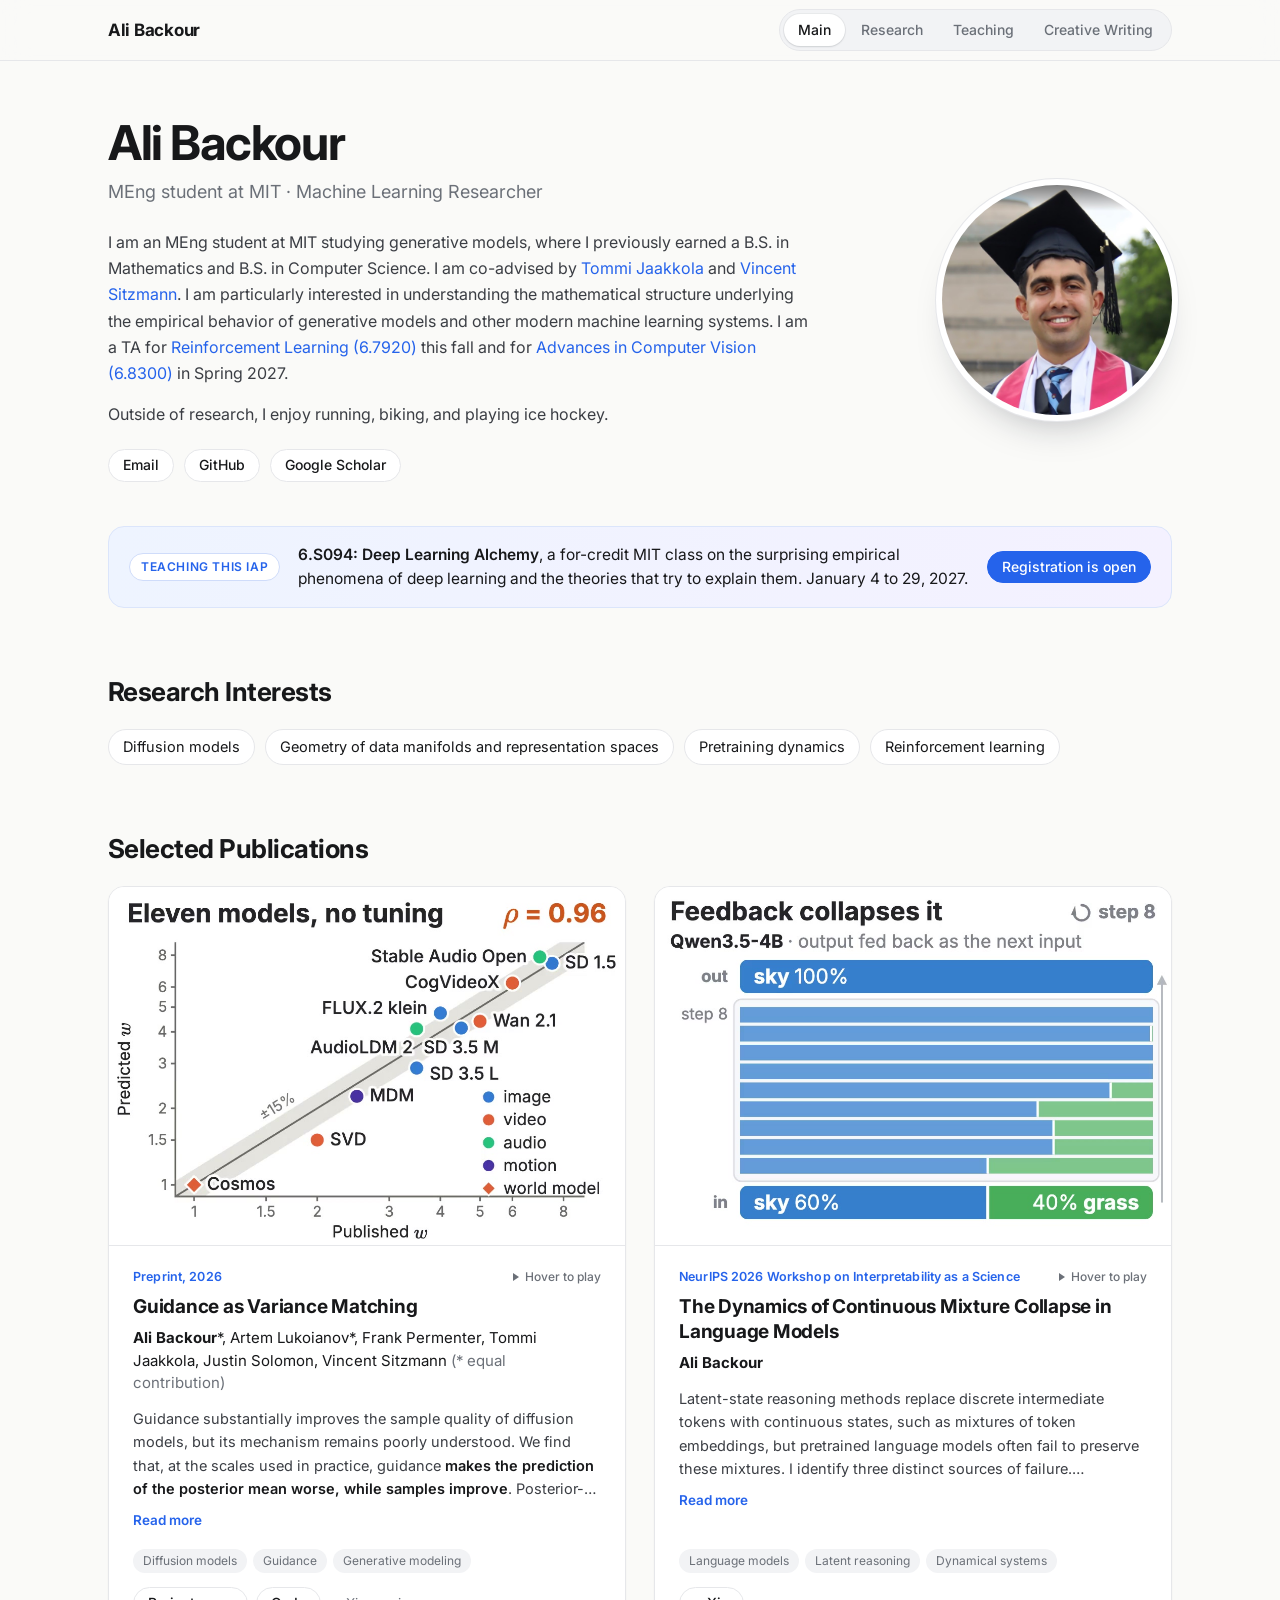
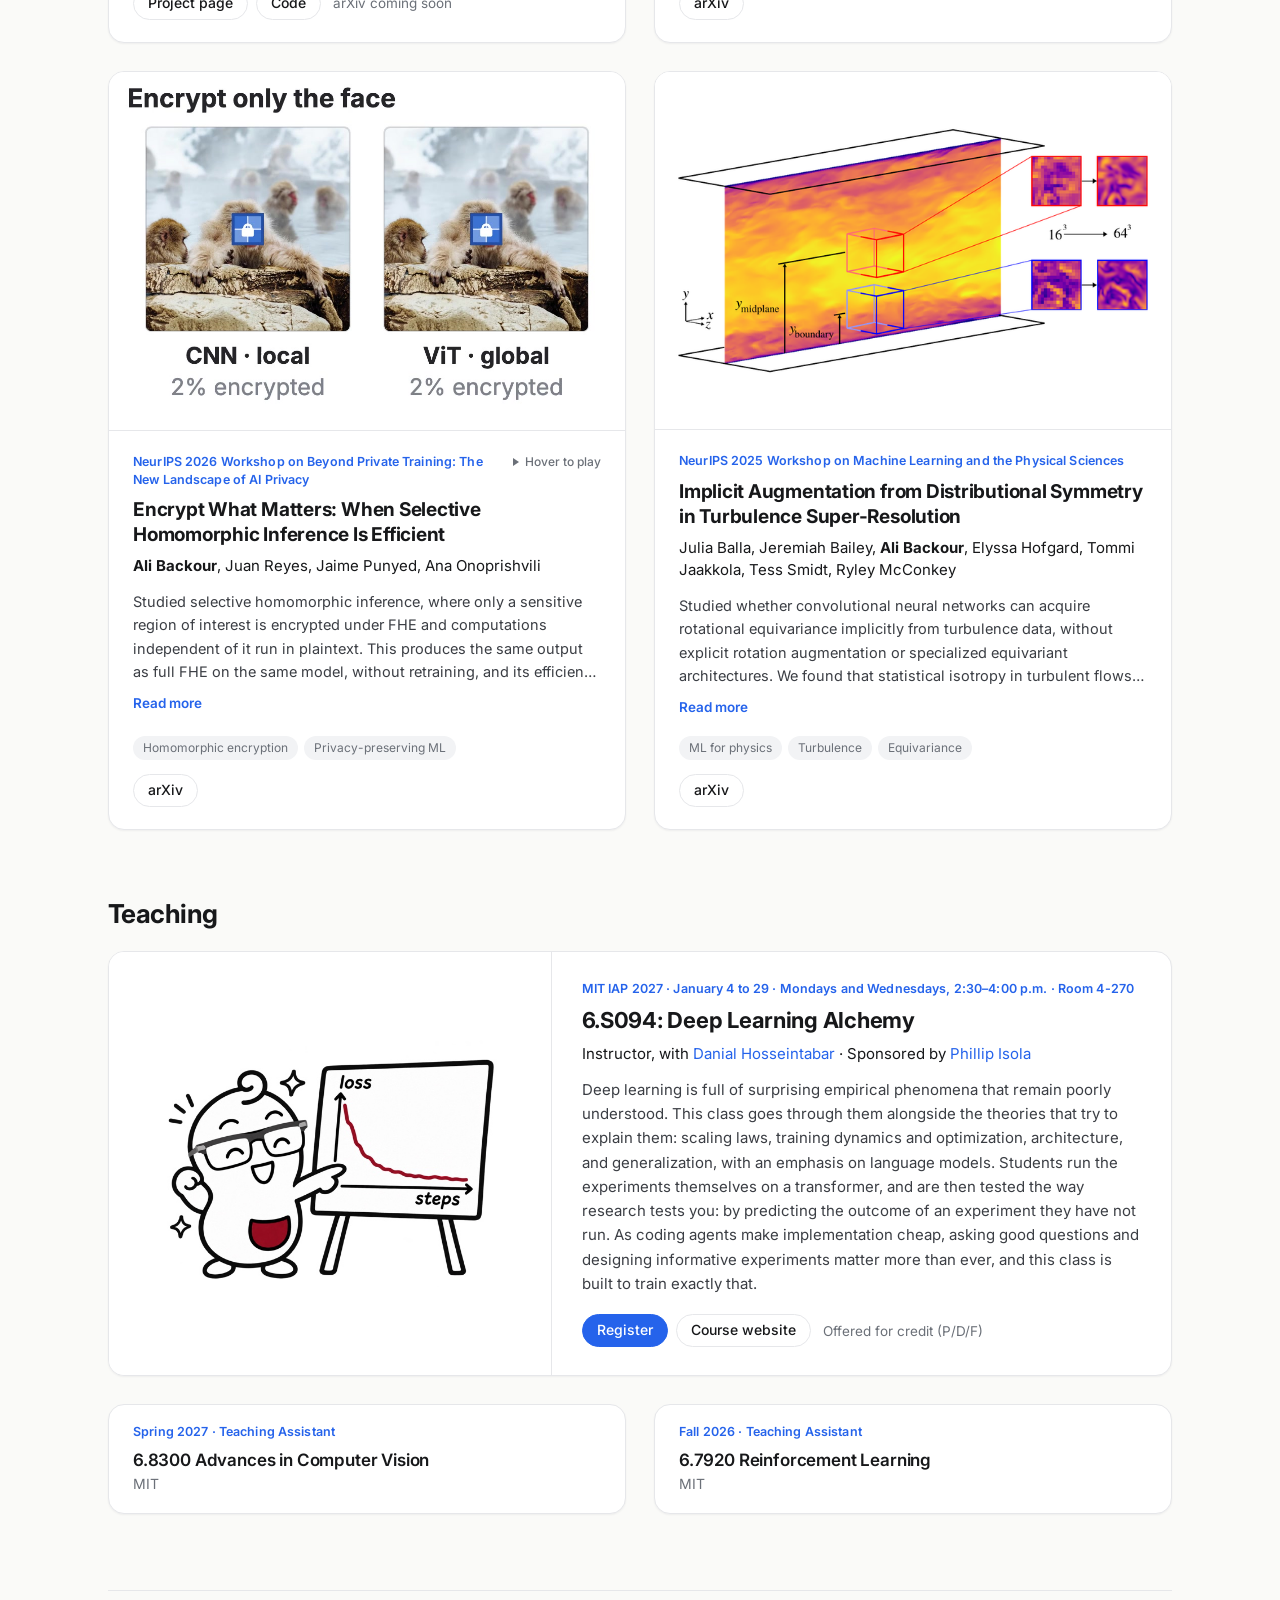
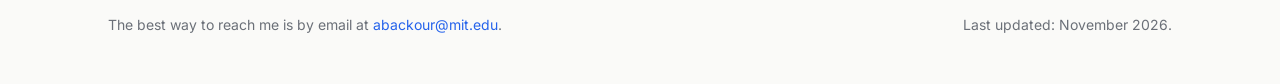
==== commit f1212c66: "Add tab bar and a Creative Writing page with The Silence of Nurath - Sticky tab bar on every page: M" ====
--- a/index.html
+++ b/index.html
@@ -25,7 +25,21 @@
   <link href="https://fonts.googleapis.com/css2?family=Inter:ital,wght@0,400;0,500;0,600;0,700;1,400;1,700&display=swap" rel="stylesheet" />
   <link rel="stylesheet" href="assets/css/main.css" />
 </head>
-<body>
+<body id="top">
+  <!-- Tabs: the first three scroll this page, the last opens the creative writing page.
+       data-spy names the section a tab follows as the reader scrolls (script at the end). -->
+  <nav class="site-nav" aria-label="Site">
+    <div class="nav-inner">
+      <a class="nav-name" href="#top">Ali Backour</a>
+      <ul class="nav-tabs">
+        <li><a href="#top" data-spy="top" class="is-active">Main</a></li>
+        <li><a href="#research-interests" data-spy="research-interests">Research</a></li>
+        <li><a href="#teaching" data-spy="teaching">Teaching</a></li>
+        <li><a href="writing/index.html">Creative Writing</a></li>
+      </ul>
+    </div>
+  </nav>
+
   <main class="container">
 
     <header class="site-header">
@@ -71,9 +85,8 @@
       <ul class="chips">
         <li>Diffusion models</li>
         <li>Geometry of data manifolds and representation spaces</li>
-        <li>Information theory for machine learning</li>
-        <li>Understanding and evaluating large language models</li>
-        <li>Cryptography, privacy, and ML security</li>
+        <li>Pretraining dynamics</li>
+        <li>Reinforcement learning</li>
       </ul>
     </section>
 
@@ -336,6 +349,28 @@
   </main>
 
   <script>
+    // Tab bar: light up the tab of the section being read, and show the name in the bar once
+    // the big one at the top has scrolled away.
+    (function () {
+      var nav = document.querySelector('.site-nav'), name = document.querySelector('h1.name');
+      var tabs = Array.prototype.slice.call(nav.querySelectorAll('.nav-tabs a[data-spy]'));
+      function update() {
+        var line = nav.offsetHeight + 60, current = tabs[0];
+        tabs.forEach(function (tab) {
+          var target = document.getElementById(tab.dataset.spy);
+          if (target && target.getBoundingClientRect().top <= line) current = tab;
+        });
+        // at the very bottom the last section may be too short to reach the line
+        if (window.scrollY > 0 && window.innerHeight + window.scrollY >= document.documentElement.scrollHeight - 2) current = tabs[tabs.length - 1];
+        tabs.forEach(function (tab) { tab.classList.toggle('is-active', tab === current); });
+        nav.classList.toggle('show-name', name.getBoundingClientRect().bottom < nav.offsetHeight);
+      }
+      window.addEventListener('scroll', update, { passive: true });
+      window.addEventListener('resize', update);
+      window.addEventListener('load', update);
+      update();
+    })();
+
     document.querySelectorAll('.pub-card').forEach(function (card) {
       // "Read more" opens the full description; hidden when the text already fits.
       var more = card.querySelector('.pub-more'), desc = card.querySelector('.pub-desc');
--- a/assets/css/main.css
+++ b/assets/css/main.css
@@ -1,7 +1,8 @@
 /* ==========================================================================
-   main.css — homepage stylesheet
-   A wide single page: intro with portrait, an announcement banner, and
-   publications as a two-column grid of cards with the figure on top.
+   main.css — site stylesheet
+   A tab bar on every page. The homepage is a wide single page: intro with
+   portrait, an announcement banner, and publications as a two-column grid
+   of cards with the figure on top. The creative writing page lists books.
    ========================================================================== */
 
 :root {
@@ -25,6 +26,13 @@
 
 html {
   -webkit-text-size-adjust: 100%;
+  scroll-behavior: smooth;
+}
+
+@media (prefers-reduced-motion: reduce) {
+  html {
+    scroll-behavior: auto;
+  }
 }
 
 body {
@@ -41,7 +49,7 @@
 .container {
   max-width: 1120px;
   margin: 0 auto;
-  padding: 72px 28px 48px;
+  padding: 56px 28px 48px;
 }
 
 a {
@@ -94,6 +102,92 @@
   border-color: var(--accent-dark);
   background: var(--accent-dark);
   color: #ffffff;
+}
+
+/* --------------------------------------------------------------------------
+   Tab bar across the top of every page. On the homepage the tabs scroll to a
+   section and follow the reader; the name appears once the big one is gone.
+   -------------------------------------------------------------------------- */
+
+.site-nav {
+  position: sticky;
+  top: 0;
+  z-index: 20;
+  border-bottom: 1px solid var(--line);
+  background: rgba(250, 250, 248, 0.86);
+  -webkit-backdrop-filter: saturate(160%) blur(14px);
+  backdrop-filter: saturate(160%) blur(14px);
+}
+
+.nav-inner {
+  display: flex;
+  align-items: center;
+  justify-content: space-between;
+  gap: 20px;
+  max-width: 1120px;
+  height: 60px;
+  margin: 0 auto;
+  padding: 0 28px;
+}
+
+.nav-name {
+  visibility: hidden;
+  color: var(--ink);
+  font-size: 17px;
+  font-weight: 700;
+  letter-spacing: -0.015em;
+  white-space: nowrap;
+  opacity: 0;
+  transition: opacity 0.2s, visibility 0.2s, color 0.15s;
+}
+
+.site-nav.show-name .nav-name {
+  visibility: visible;
+  opacity: 1;
+}
+
+.nav-name:hover {
+  color: var(--accent);
+  text-decoration: none;
+}
+
+.nav-tabs {
+  display: flex;
+  gap: 2px;
+  margin: 0;
+  padding: 4px;
+  border: 1px solid var(--line);
+  border-radius: 999px;
+  background: var(--chip);
+  list-style: none;
+}
+
+.nav-tabs a {
+  display: block;
+  padding: 6px 14px;
+  border-radius: 999px;
+  color: var(--muted);
+  font-size: 14px;
+  font-weight: 500;
+  line-height: 1.4;
+  white-space: nowrap;
+  transition: color 0.15s, background 0.15s, box-shadow 0.15s;
+}
+
+.nav-tabs a:hover {
+  color: var(--ink);
+  text-decoration: none;
+}
+
+.nav-tabs a.is-active {
+  background: var(--card);
+  box-shadow: 0 1px 2px rgba(17, 24, 39, 0.12), 0 0 0 1px rgba(17, 24, 39, 0.04);
+  color: var(--ink);
+}
+
+/* a tab's section stops below the bar, not under it */
+section[id] {
+  scroll-margin-top: 88px;
 }
 
 /* --------------------------------------------------------------------------
@@ -572,6 +666,149 @@
 }
 
 /* --------------------------------------------------------------------------
+   Creative writing page: a page title, then one card per book with its cover
+   -------------------------------------------------------------------------- */
+
+.page-title {
+  margin: 0 0 34px;
+  color: var(--ink);
+  font-size: 42px;
+  font-weight: 700;
+  letter-spacing: -0.03em;
+  line-height: 1.1;
+}
+
+.book {
+  display: grid;
+  grid-template-columns: minmax(0, 340px) minmax(0, 1fr);
+  gap: 52px;
+  align-items: start;
+  padding: 40px;
+  border: 1px solid var(--line);
+  border-radius: var(--radius);
+  background: var(--card);
+  box-shadow: var(--shadow);
+}
+
+.book-cover {
+  display: block;
+}
+
+.book-cover img {
+  display: block;
+  width: 100%;
+  height: auto;
+  border-radius: 5px;
+  box-shadow: 0 34px 50px -24px rgba(17, 24, 39, 0.6), 0 6px 14px rgba(17, 24, 39, 0.18);
+  transition: transform 0.25s, box-shadow 0.25s;
+}
+
+.book-cover:hover img {
+  box-shadow: 0 42px 56px -24px rgba(17, 24, 39, 0.62), 0 8px 18px rgba(17, 24, 39, 0.2);
+  transform: translateY(-4px);
+}
+
+.book-body {
+  min-width: 0;
+  padding-top: 6px;
+}
+
+.book-body p {
+  margin: 0;
+}
+
+.book-body .pub-venue {
+  margin-bottom: 10px;
+  color: var(--accent);
+  font-size: 12.5px;
+  font-weight: 600;
+  letter-spacing: 0.01em;
+  line-height: 1.45;
+}
+
+.book-title,
+.book-excerpt {
+  font-family: "Iowan Old Style", "Palatino Linotype", Palatino, Georgia, "Times New Roman", serif;
+}
+
+.book-title {
+  margin: 0 0 14px;
+  color: var(--ink);
+  font-size: 40px;
+  font-weight: 600;
+  letter-spacing: -0.01em;
+  line-height: 1.12;
+}
+
+.book-body .book-note {
+  margin-bottom: 26px;
+  color: var(--text);
+  font-size: 16px;
+}
+
+.book-excerpt {
+  margin: 0 0 28px;
+  padding: 2px 0 2px 22px;
+  border-left: 3px solid var(--line);
+  color: var(--ink);
+  font-size: 19px;
+  line-height: 1.7;
+}
+
+.book-excerpt footer {
+  margin-top: 10px;
+  color: var(--muted);
+  font-family: "Inter", system-ui, -apple-system, "Segoe UI", Helvetica, Arial, sans-serif;
+  font-size: 13px;
+}
+
+.book-label {
+  margin: 0 0 10px;
+  color: var(--muted);
+  font-size: 12px;
+  font-weight: 600;
+  letter-spacing: 0.06em;
+  line-height: 1.4;
+  text-transform: uppercase;
+}
+
+/* chapter list: each one opens the PDF at that chapter */
+.book-chapters {
+  display: flex;
+  flex-wrap: wrap;
+  gap: 8px;
+  margin: 0 0 30px;
+  padding: 0;
+  list-style: none;
+}
+
+.book-chapters a {
+  display: inline-flex;
+  align-items: baseline;
+  gap: 7px;
+  padding: 5px 12px;
+  border: 1px solid var(--line);
+  border-radius: 999px;
+  background: var(--card);
+  color: var(--ink);
+  font-size: 13.5px;
+  line-height: 1.4;
+  transition: border-color 0.15s, color 0.15s;
+}
+
+.book-chapters a:hover {
+  border-color: var(--accent);
+  color: var(--accent);
+  text-decoration: none;
+}
+
+.book-chapters span {
+  color: var(--muted);
+  font-size: 12px;
+  font-variant-numeric: tabular-nums;
+}
+
+/* --------------------------------------------------------------------------
    Footer
    -------------------------------------------------------------------------- */
 
@@ -597,7 +834,34 @@
 
 @media (max-width: 900px) {
   .container {
-    padding: 44px 20px 40px;
+    padding: 36px 20px 40px;
+  }
+
+  .nav-inner {
+    padding: 0 20px;
+  }
+
+  .page-title {
+    margin-bottom: 26px;
+    font-size: 34px;
+  }
+
+  .book {
+    grid-template-columns: minmax(0, 1fr);
+    gap: 30px;
+    padding: 24px;
+  }
+
+  .book-cover {
+    max-width: 280px;
+  }
+
+  .book-title {
+    font-size: 32px;
+  }
+
+  .book-excerpt {
+    font-size: 17.5px;
   }
 
   .site-header {
@@ -650,3 +914,31 @@
     padding: 22px 24px;
   }
 }
+
+/* phones: the tabs alone, centred, and they scroll sideways if they have to */
+@media (max-width: 640px) {
+  .nav-inner {
+    justify-content: center;
+    height: 56px;
+    padding: 0 10px;
+  }
+
+  .nav-name {
+    display: none;
+  }
+
+  .nav-tabs {
+    max-width: 100%;
+    overflow-x: auto;
+    scrollbar-width: none;
+  }
+
+  .nav-tabs::-webkit-scrollbar {
+    display: none;
+  }
+
+  .nav-tabs a {
+    padding: 6px 11px;
+    font-size: 13.5px;
+  }
+}
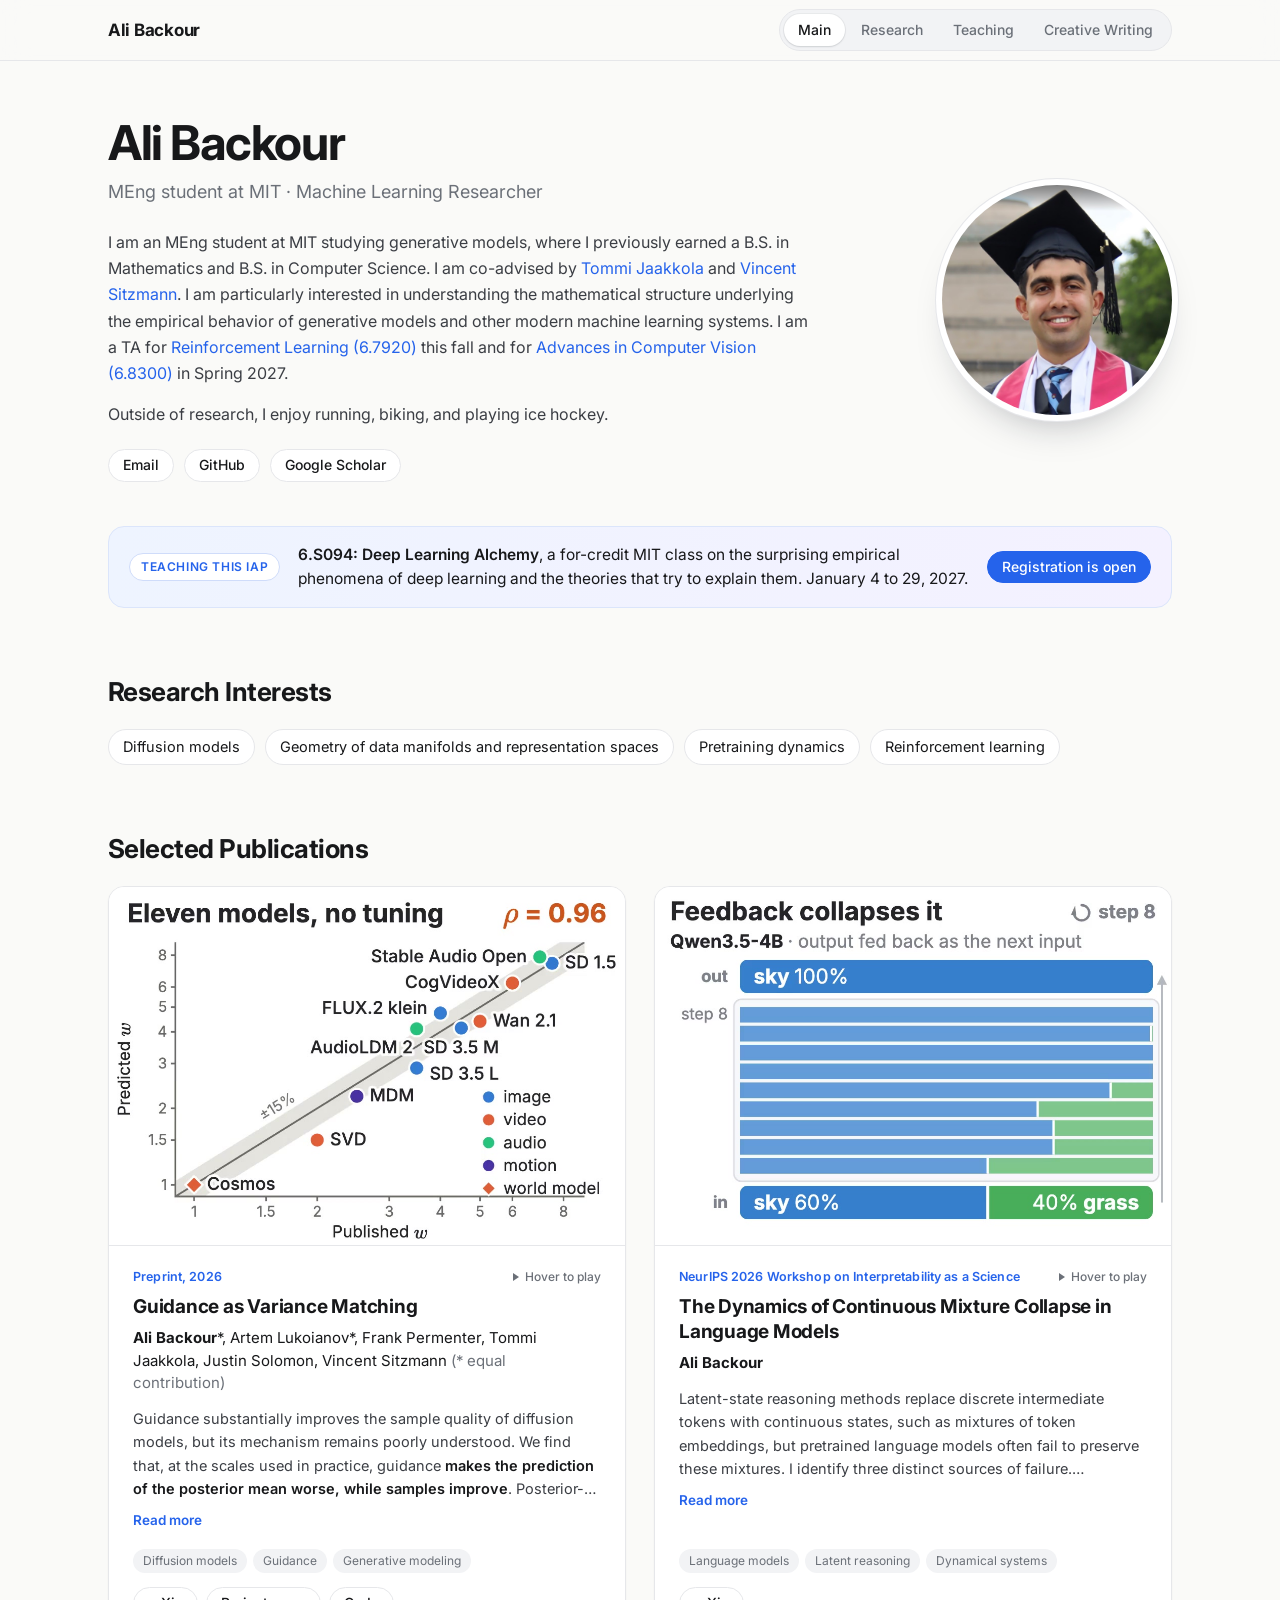
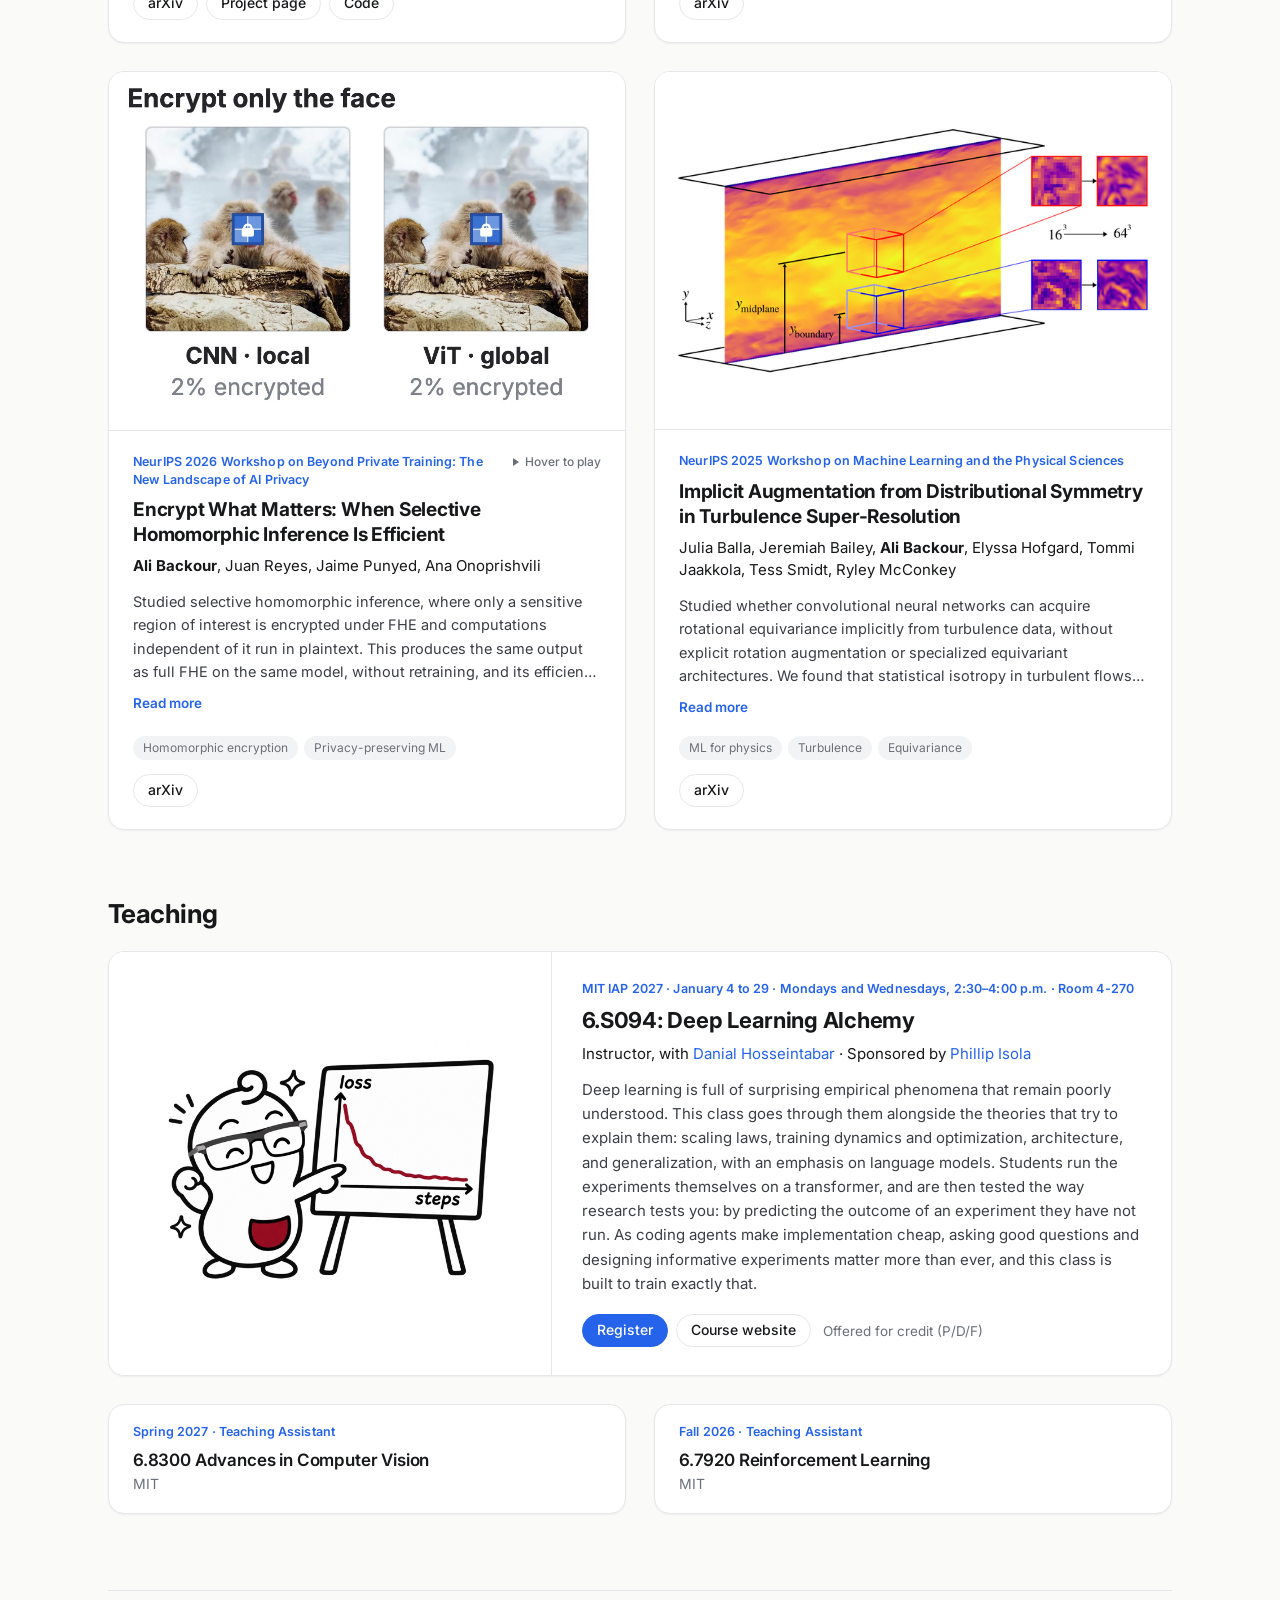
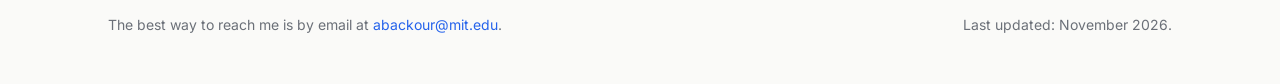
==== commit 2a261343: "Link the arXiv preprint for Guidance as Variance Matching Co-Authored-By: Claude Fable 5.2 <noreply@" ====
--- a/index.html
+++ b/index.html
@@ -90,44 +90,6 @@
       </ul>
     </section>
 
-    <!-- Hidden for now: the Current Research section and its guidance-geometry blog entry.
-         To bring it back, delete this line and the closing marker below the section.
-    <section id="research">
-      <h2>Current Research</h2>
-
-      <article class="feature-card">
-        <div class="pub-media">
-          <a href="blogs/guidance_geometry/index.html">
-            <img src="blogs/guidance_geometry/images/catenoid_ground_truth.png" alt="Catenoid manifold samples" />
-          </a>
-        </div>
-        <div class="pub-body">
-          <p class="pub-venue">Research project</p>
-          <h3 class="pub-title"><a href="blogs/guidance_geometry/index.html">A Geometric View of Why Guidance Improves Diffusion Samples</a></h3>
-          <p class="pub-desc">
-            Developing a geometric explanation for why classifier-free guidance improves diffusion
-            samples. The central idea is that unguided diffusion may favor smoother, easier-to-model
-            regions of the data distribution, while underrepresenting high-curvature or boundary-like
-            regions where the score field varies more rapidly. I study this effect on controlled
-            manifolds such as the catenoid and test whether guided image samples move toward
-            higher-curvature regions in stable and DINO representation spaces.
-          </p>
-          <div class="pub-foot">
-            <ul class="pub-tags">
-              <li>Generative modeling</li>
-              <li>Geometry</li>
-              <li>Diffusion models</li>
-            </ul>
-            <p class="pub-links">
-              <a class="btn" href="blogs/guidance_geometry/index.html">Blog post</a>
-              <span class="pub-note">Paper in progress</span>
-            </p>
-          </div>
-        </div>
-      </article>
-    </section>
-    End of hidden Current Research section. -->
-
     <section id="publications">
       <h2>Selected Publications</h2>
 
@@ -170,9 +132,9 @@
                 <li>Generative modeling</li>
               </ul>
               <p class="pub-links">
+                <a class="btn" href="https://arxiv.org/abs/2611.34801">arXiv</a>
                 <a class="btn" href="https://ottogin.github.io/vmg/">Project page</a>
                 <a class="btn" href="https://github.com/ottogin/guidance-as-variance-matching">Code</a>
-                <span class="pub-note">arXiv coming soon</span>
               </p>
             </div>
           </div>
